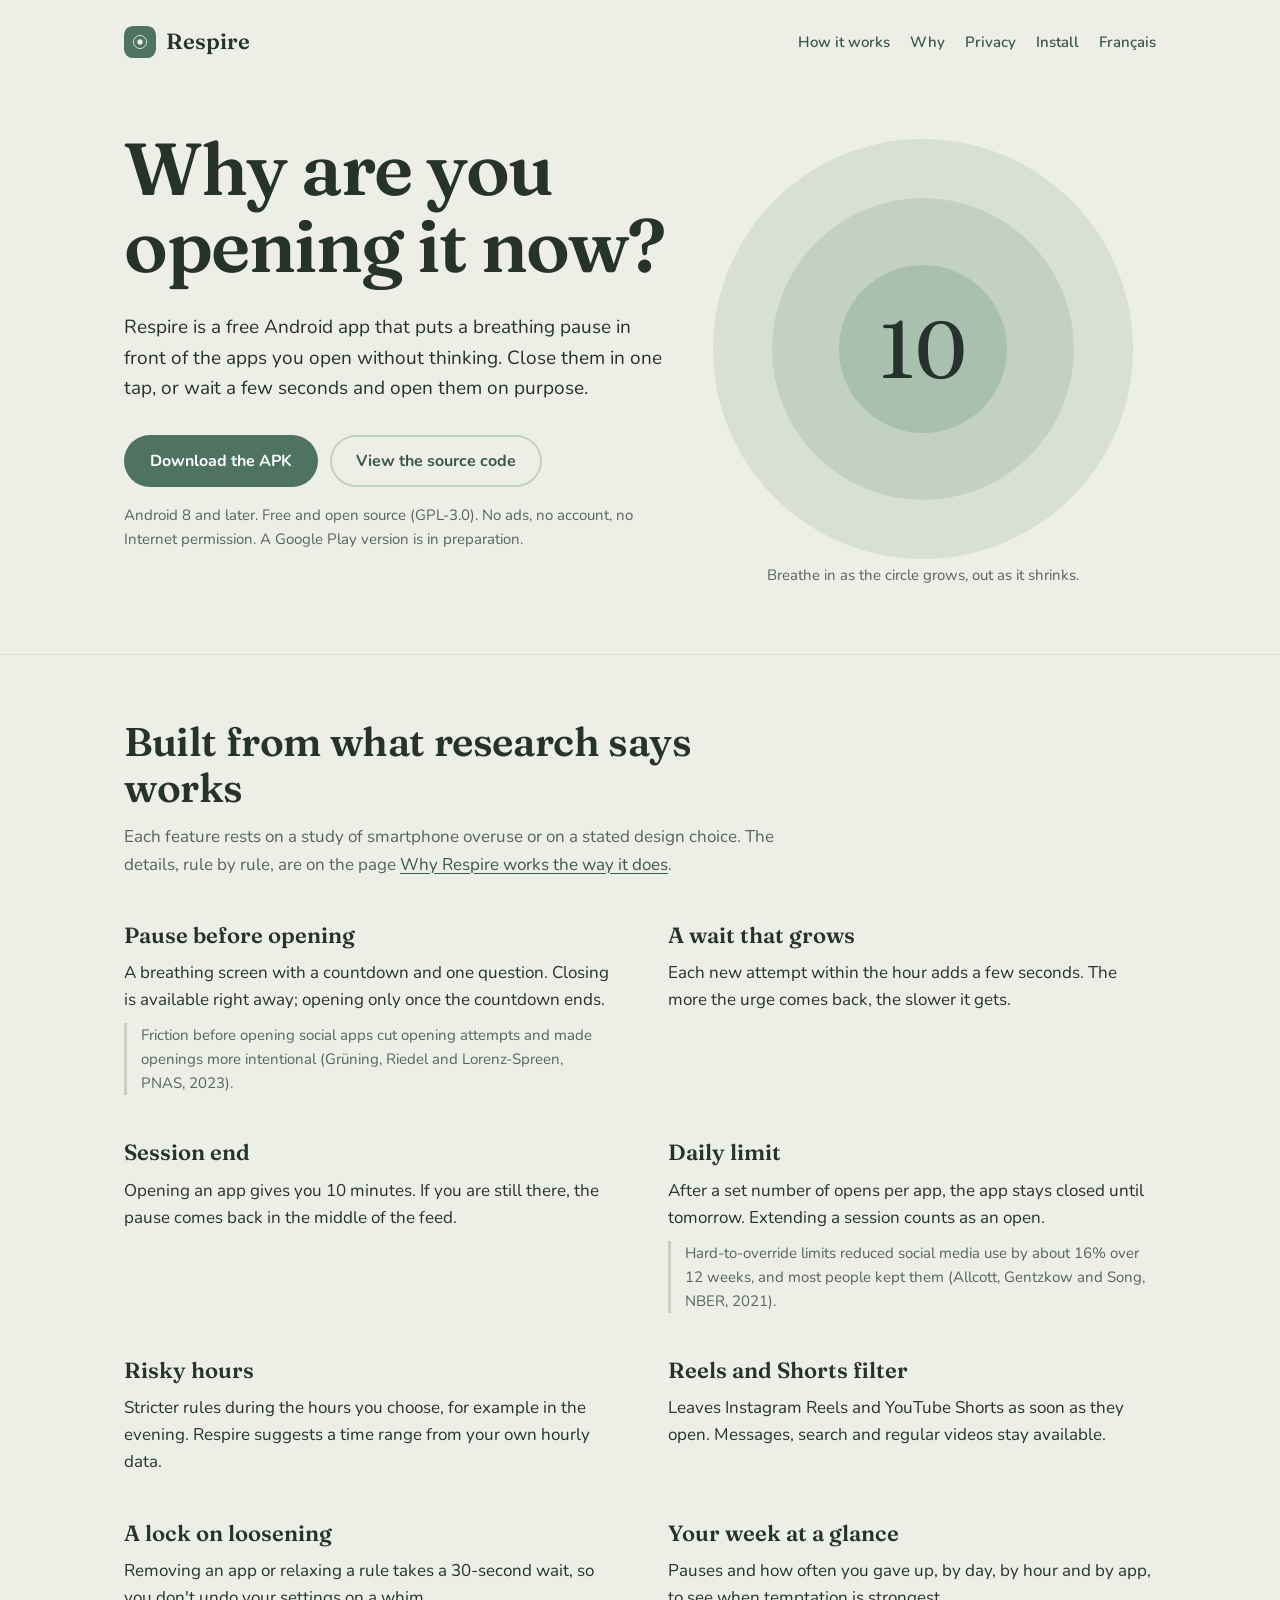
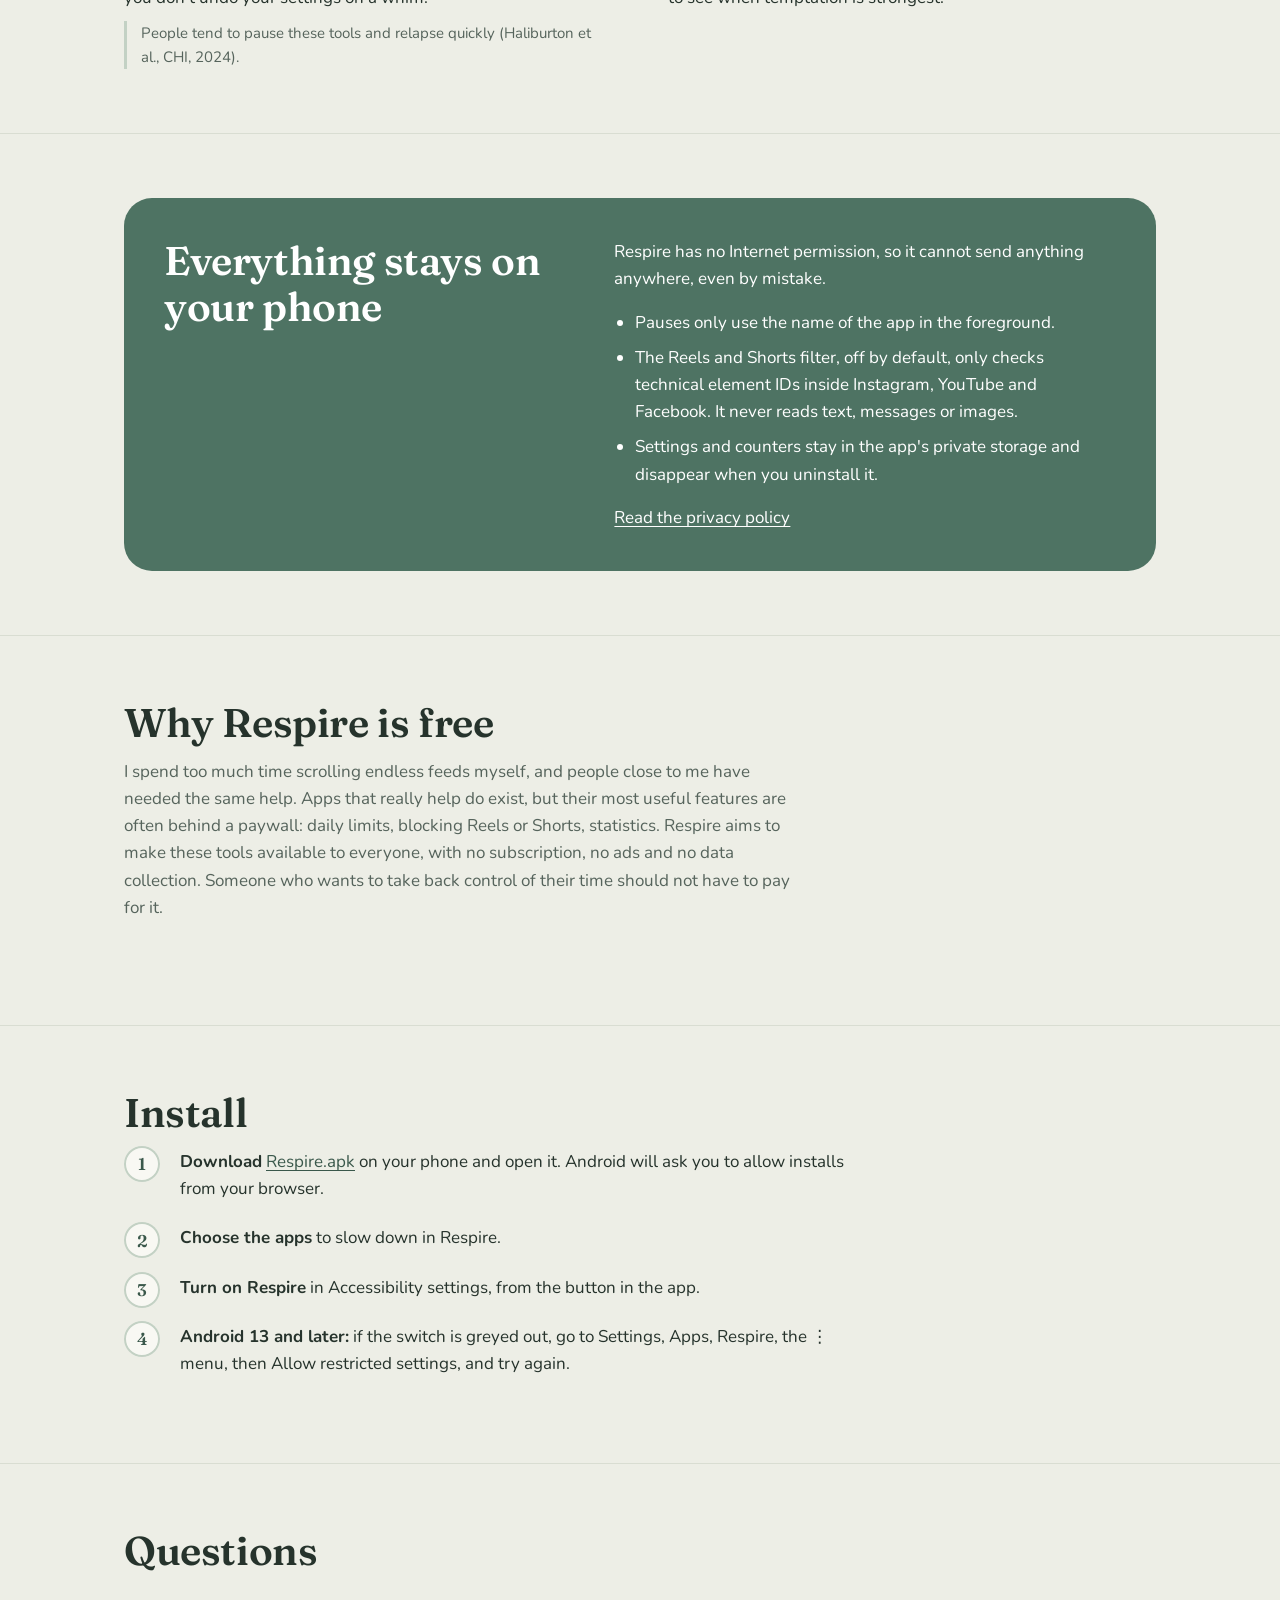
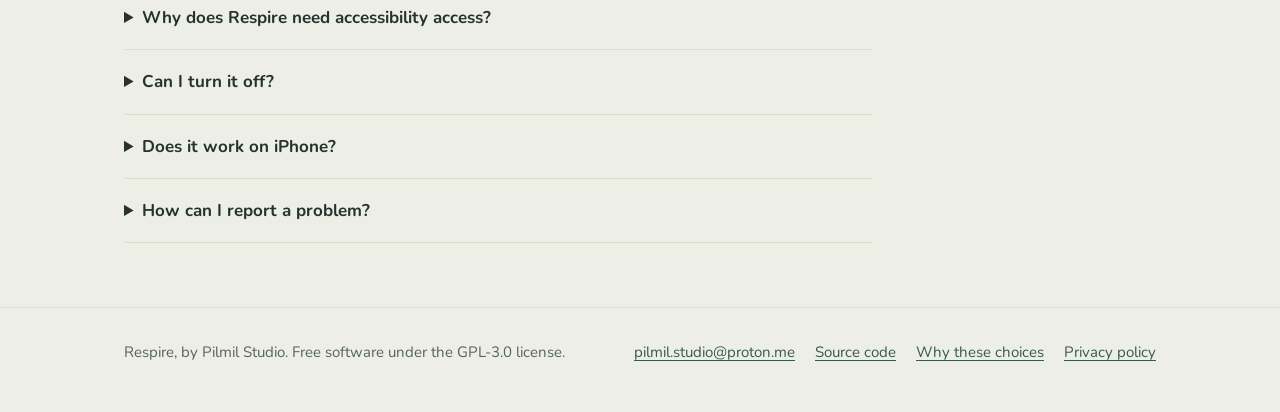
==== docs/index.html @ 2529ede0 "Fusion de main : liens « Pourquoi » repris dans le générateur du site, nom Pilmil Studio sur les pag" ====
<!doctype html>
<html lang="en">
<head>
<meta charset="utf-8">
<meta name="viewport" content="width=device-width, initial-scale=1">
<title>Respire: a pause before the apps you open on autopilot</title>
<meta name="description" content="Free, open-source Android app against doomscrolling. A breathing pause before the apps you open without thinking, session and daily limits, Reels and Shorts filter. No trackers.">
<link rel="alternate" hreflang="fr" href="fr/index.html">
<link rel="icon" href="assets/icon.svg" type="image/svg+xml">
<link rel="stylesheet" href="assets/site.css">
<meta property="og:title" content="Respire: a pause before the apps you open on autopilot">
<meta property="og:description" content="Free, open-source Android app against doomscrolling. A breathing pause before the apps you open without thinking, session and daily limits, Reels and Shorts filter. No trackers.">
</head>
<body>
<header class="wrap top">
<a class="brand" href="index.html"><svg viewBox="0 0 108 108" aria-hidden="true"><rect width="108" height="108" rx="30" fill="#4E7363"/><circle cx="54" cy="54" r="22" fill="none" stroke="#EDEEE6" stroke-width="3"/><circle cx="54" cy="54" r="9" fill="#EDEEE6"/></svg>Respire</a>
<nav aria-label="Menu"><a class="hide-sm" href="#how">How it works</a><a href="why.html">Why</a><a href="#privacy">Privacy</a><a href="#install">Install</a><a href="fr/index.html" lang="fr">Français</a></nav>
</header>
<main>
<div class="wrap hero">
<div>
<h1>Why are you opening it now?</h1>
<p class="lede">Respire is a free Android app that puts a breathing pause in front of the apps you open without thinking. Close them in one tap, or wait a few seconds and open them on purpose.</p>
<div class="actions">
<a class="btn btn-primary" href="https://github.com/Relthdrarxash/respire/releases/latest/download/Respire.apk">Download the APK</a>
<a class="btn btn-quiet" href="https://github.com/Relthdrarxash/respire">View the source code</a>
</div>
<p class="fine">Android 8 and later. Free and open source (GPL-3.0). No ads, no account, no Internet permission. A Google Play version is in preparation.</p>
</div>
<figure class="breath" style="margin:0">
<span class="r1"></span><span class="r2"></span><span class="r3"></span>
<b aria-hidden="true">10</b>
<figcaption>Breathe in as the circle grows, out as it shrinks.</figcaption>
</figure>
</div>

<section id="how"><div class="wrap">
<h2>Built from what research says works</h2>
<p class="intro">Each feature rests on a study of smartphone overuse or on a stated design choice. The details, rule by rule, are on the page <a href="why.html">Why Respire works the way it does</a>.</p>
<ul class="features">
<li><h3>Pause before opening</h3><p>A breathing screen with a countdown and one question. Closing is available right away; opening only once the countdown ends.</p><p class="why">Friction before opening social apps cut opening attempts and made openings more intentional (Grüning, Riedel and Lorenz-Spreen, PNAS, 2023).</p></li>
<li><h3>A wait that grows</h3><p>Each new attempt within the hour adds a few seconds. The more the urge comes back, the slower it gets.</p></li>
<li><h3>Session end</h3><p>Opening an app gives you 10 minutes. If you are still there, the pause comes back in the middle of the feed.</p></li>
<li><h3>Daily limit</h3><p>After a set number of opens per app, the app stays closed until tomorrow. Extending a session counts as an open.</p><p class="why">Hard-to-override limits reduced social media use by about 16% over 12 weeks, and most people kept them (Allcott, Gentzkow and Song, NBER, 2021).</p></li>
<li><h3>Risky hours</h3><p>Stricter rules during the hours you choose, for example in the evening. Respire suggests a time range from your own hourly data.</p></li>
<li><h3>Reels and Shorts filter</h3><p>Leaves Instagram Reels and YouTube Shorts as soon as they open. Messages, search and regular videos stay available.</p></li>
<li><h3>A lock on loosening</h3><p>Removing an app or relaxing a rule takes a 30-second wait, so you don't undo your settings on a whim.</p><p class="why">People tend to pause these tools and relapse quickly (Haliburton et al., CHI, 2024).</p></li>
<li><h3>Your week at a glance</h3><p>Pauses and how often you gave up, by day, by hour and by app, to see when temptation is strongest.</p></li>
</ul>
</div></section>

<section id="privacy"><div class="wrap">
<div class="privacy-box">
<div><h2>Everything stays on your phone</h2></div>
<div><p>Respire has no Internet permission, so it cannot send anything anywhere, even by mistake.</p><ul><li>Pauses only use the name of the app in the foreground.</li><li>The Reels and Shorts filter, off by default, only checks technical element IDs inside Instagram, YouTube and Facebook. It never reads text, messages or images.</li><li>Settings and counters stay in the app's private storage and disappear when you uninstall it.</li></ul><p style="margin:16px 0 0"><a href="privacy.html">Read the privacy policy</a></p></div>
</div>
</div></section>

<section id="free"><div class="wrap">
<h2>Why Respire is free</h2>
<p class="intro">I spend too much time scrolling endless feeds myself, and people close to me have needed the same help. Apps that really help do exist, but their most useful features are often behind a paywall: daily limits, blocking Reels or Shorts, statistics. Respire aims to make these tools available to everyone, with no subscription, no ads and no data collection. Someone who wants to take back control of their time should not have to pay for it.</p>
</div></section>

<section id="install"><div class="wrap">
<h2>Install</h2>
<ol class="steps"><li><strong>Download</strong> <a href="https://github.com/Relthdrarxash/respire/releases/latest/download/Respire.apk">Respire.apk</a> on your phone and open it. Android will ask you to allow installs from your browser.</li><li><strong>Choose the apps</strong> to slow down in Respire.</li><li><strong>Turn on Respire</strong> in Accessibility settings, from the button in the app.</li><li><strong>Android 13 and later:</strong> if the switch is greyed out, go to Settings, Apps, Respire, the ⋮ menu, then Allow restricted settings, and try again.</li></ol>
</div></section>

<section><div class="wrap">
<h2>Questions</h2>
<details><summary>Why does Respire need accessibility access?</summary><p>It is the only way on Android to know which app is opening, so the pause can appear before it. Respire uses it for nothing else.</p></details><details><summary>Can I turn it off?</summary><p>Yes, at any time in Accessibility settings or by uninstalling the app. The 30-second lock only applies to Respire's own rules.</p></details><details><summary>Does it work on iPhone?</summary><p>No. iOS doesn't allow this kind of app outside Apple's Screen Time framework.</p></details><details><summary>How can I report a problem?</summary><p>Open an issue on <a href="https://github.com/Relthdrarxash/respire/issues">GitHub</a> or write to <a href="mailto:pilmil.studio@proton.me">pilmil.studio@proton.me</a>. Respire collects no data, so your feedback is the only way to know what to improve.</p></details>
</div></section>
</main>
<footer>
<div class="wrap">
<p style="margin:0">Respire, by Pilmil Studio. Free software under the GPL-3.0 license.</p>
<nav aria-label="Source code"><a href="mailto:pilmil.studio@proton.me">pilmil.studio@proton.me</a><a href="https://github.com/Relthdrarxash/respire">Source code</a><a href="why.html">Why these choices</a><a href="privacy.html">Privacy policy</a></nav>
</div>
</footer>
</body>
</html>
---- docs/assets/site.css ----
/* Respire : site vitrine. Polices hébergées ici, aucun appel à un service tiers. */

@font-face { font-family: "Fraunces"; font-weight: 400; font-display: swap; src: url("fonts/fraunces-latin-400-normal.woff2") format("woff2"); }
@font-face { font-family: "Fraunces"; font-weight: 600; font-display: swap; src: url("fonts/fraunces-latin-600-normal.woff2") format("woff2"); }
@font-face { font-family: "Nunito"; font-weight: 400; font-display: swap; src: url("fonts/nunito-latin-400-normal.woff2") format("woff2"); }
@font-face { font-family: "Nunito"; font-weight: 600; font-display: swap; src: url("fonts/nunito-latin-600-normal.woff2") format("woff2"); }
@font-face { font-family: "Nunito"; font-weight: 700; font-display: swap; src: url("fonts/nunito-latin-700-normal.woff2") format("woff2"); }

:root {
  --ground: #EDEEE6;
  --card: #F8F8F3;
  --ink: #26332C;
  --muted: #56645C;
  --sage: #4E7363;
  --sage-dark: #3A584B;
  --ring1: #D8DFD3;
  --ring2: #C3D1C4;
  --ring3: #A9C0AF;
  --line: #D9DDD2;
  --serif: "Fraunces", Georgia, serif;
  --sans: "Nunito", system-ui, sans-serif;
}

* { box-sizing: border-box; }
html { -webkit-text-size-adjust: 100%; }
body {
  margin: 0;
  background: var(--ground);
  color: var(--ink);
  font-family: var(--sans);
  font-size: 1.0625rem;
  line-height: 1.6;
}
a { color: var(--sage-dark); text-underline-offset: 3px; }
a:hover { color: var(--ink); }
:focus-visible { outline: 3px solid var(--sage); outline-offset: 3px; border-radius: 6px; }

.wrap { max-width: 1080px; margin: 0 auto; padding: 0 24px; }

/* ---- En-tête ---- */
.top {
  display: flex; align-items: center; justify-content: space-between;
  padding-top: 24px; gap: 16px;
}
.brand { display: flex; align-items: center; gap: 10px; font-family: var(--serif); font-weight: 600; font-size: 1.375rem; color: var(--ink); text-decoration: none; }
.brand svg { width: 32px; height: 32px; }
.top nav { display: flex; gap: 20px; font-weight: 600; font-size: 0.9375rem; }
.top nav a { text-decoration: none; }
.top nav a:hover { text-decoration: underline; }

/* ---- Accroche : la question posée par l'appli, devant le cercle qui respire ---- */
.hero {
  display: grid;
  grid-template-columns: minmax(0, 1.1fr) minmax(0, 0.9fr);
  align-items: center;
  gap: 48px;
  padding-top: 72px;
  padding-bottom: 88px;
}
.hero h1 {
  font-family: var(--serif);
  font-weight: 600;
  font-size: clamp(2.6rem, 6vw, 4.6rem);
  line-height: 1.04;
  letter-spacing: -0.02em;
  margin: 0;
  max-width: 11ch;
}
.lede { font-size: 1.1875rem; max-width: 34em; margin: 28px 0 0; }
.actions { display: flex; flex-wrap: wrap; gap: 12px; margin-top: 32px; }
.btn {
  display: inline-flex; align-items: center; justify-content: center;
  min-height: 52px; padding: 0 26px; border-radius: 999px;
  font-weight: 700; font-size: 1rem; text-decoration: none;
}
.btn-primary { background: var(--sage); color: #fff; }
.btn-primary:hover { background: var(--sage-dark); color: #fff; }
.btn-quiet { color: var(--sage-dark); box-shadow: inset 0 0 0 2px var(--ring2); }
.btn-quiet:hover { box-shadow: inset 0 0 0 2px var(--sage); color: var(--ink); }
.fine { font-size: 0.9375rem; color: var(--muted); margin-top: 16px; max-width: 34em; }

.breath {
  position: relative; width: 100%; max-width: 420px; aspect-ratio: 1; margin-left: auto;
  display: grid; place-items: center;
}
.breath span { position: absolute; border-radius: 50%; animation: breathe 8s ease-in-out infinite; }
.breath .r1 { inset: 0; background: var(--ring1); }
.breath .r2 { inset: 14%; background: var(--ring2); animation-delay: -0.4s; }
.breath .r3 { inset: 30%; background: var(--ring3); animation-delay: -0.8s; }
.breath b {
  position: relative; font-family: var(--serif); font-weight: 400; font-size: clamp(3rem, 8vw, 5rem); color: var(--ink);
}
.breath figcaption {
  position: absolute; bottom: -28px; left: 0; right: 0; text-align: center;
  font-size: 0.9375rem; color: var(--muted);
}
@keyframes breathe { 0%, 100% { transform: scale(0.62); } 50% { transform: scale(1); } }
@media (prefers-reduced-motion: reduce) { .breath span { animation: none; transform: scale(0.85); } }

/* ---- Sections ---- */
section { padding: 64px 0; border-top: 1px solid var(--line); }
h2 {
  font-family: var(--serif); font-weight: 600; font-size: clamp(1.8rem, 3.6vw, 2.5rem);
  line-height: 1.15; letter-spacing: -0.01em; margin: 0 0 12px; max-width: 22ch;
}
.intro { max-width: 40em; color: var(--muted); margin: 0 0 40px; }

/* Fonctions : deux colonnes de texte, la preuve en retrait sous chaque fonction */
.features { display: grid; grid-template-columns: repeat(2, minmax(0, 1fr)); gap: 40px 56px; margin: 0; padding: 0; list-style: none; }
.features h3 { font-family: var(--serif); font-weight: 600; font-size: 1.375rem; margin: 0 0 6px; }
.features p { margin: 0; max-width: 32em; }
.features .why { margin-top: 10px; padding-left: 14px; border-left: 3px solid var(--ring2); font-size: 0.9375rem; color: var(--muted); }

/* Vie privée : un encart plein, le seul fond coloré de la page */
.privacy-box { background: var(--sage); color: #fff; border-radius: 28px; padding: 40px; display: grid; grid-template-columns: minmax(0, 0.9fr) minmax(0, 1.1fr); gap: 40px; }
.privacy-box h2 { color: #fff; }
.privacy-box p { margin: 0 0 16px; }
.privacy-box ul { margin: 0; padding-left: 1.2em; }
.privacy-box li { margin-bottom: 8px; }
.privacy-box a { color: #fff; }

/* Installation : une vraie séquence, donc numérotée */
.steps { counter-reset: step; list-style: none; margin: 0; padding: 0; max-width: 44em; }
.steps li { counter-increment: step; position: relative; padding: 0 0 22px 56px; }
.steps li::before {
  content: counter(step); position: absolute; left: 0; top: -2px;
  width: 36px; height: 36px; border-radius: 50%; display: grid; place-items: center;
  background: var(--card); box-shadow: inset 0 0 0 2px var(--ring2);
  font-family: var(--serif); font-weight: 600; color: var(--sage-dark);
}
.steps strong { font-weight: 700; }

details { border-bottom: 1px solid var(--line); padding: 18px 0; max-width: 44em; }
details summary { cursor: pointer; font-weight: 700; font-size: 1.0625rem; list-style-position: inside; }
details p { margin: 10px 0 0; }

footer { border-top: 1px solid var(--line); padding: 32px 0 48px; font-size: 0.9375rem; color: var(--muted); }
footer .wrap { display: flex; flex-wrap: wrap; gap: 12px 28px; justify-content: space-between; }
footer nav { display: flex; flex-wrap: wrap; gap: 20px; }

/* ---- Page de texte (politique de confidentialité) ---- */
.doc { max-width: 42em; padding: 56px 0 72px; }
.doc h1 { font-family: var(--serif); font-weight: 600; font-size: clamp(2.2rem, 5vw, 3.2rem); line-height: 1.1; margin: 0 0 8px; }
.doc .date { color: var(--muted); margin: 0 0 32px; }
.doc h2 { font-size: 1.5rem; margin: 36px 0 10px; }
.doc ul { padding-left: 1.2em; }
.doc li { margin-bottom: 6px; }

@media (max-width: 820px) {
  .hero { grid-template-columns: 1fr; padding-top: 40px; padding-bottom: 80px; gap: 56px; }
  .breath { margin: 0 auto; max-width: 300px; }
  .features { grid-template-columns: 1fr; gap: 32px; }
  .privacy-box { grid-template-columns: 1fr; padding: 28px 24px; gap: 8px; }
  .top nav { gap: 14px; }
}
@media (max-width: 420px) {
  .wrap { padding: 0 16px; }
  .top nav a.hide-sm { display: none; }
}

/* ---- Page « Pourquoi » : chaque règle, sa raison, et ce qui la soutient ---- */
.doc h3 { font-family: var(--serif); font-weight: 600; font-size: 1.25rem; margin: 32px 0 6px; }
.doc .proof, .doc .choice { margin: 10px 0 0; padding-left: 14px; border-left: 3px solid var(--ring2); font-size: 0.9375rem; color: var(--muted); }
.doc .choice { border-left-style: dashed; border-left-color: var(--ring3); }
.doc .proof b, .doc .choice b { color: var(--ink); font-weight: 700; }
.doc .toc { padding-left: 1.2em; columns: 2; column-gap: 32px; }
.doc .refs li { font-size: 0.9375rem; margin-bottom: 10px; }
@media (max-width: 560px) { .doc .toc { columns: 1; } }
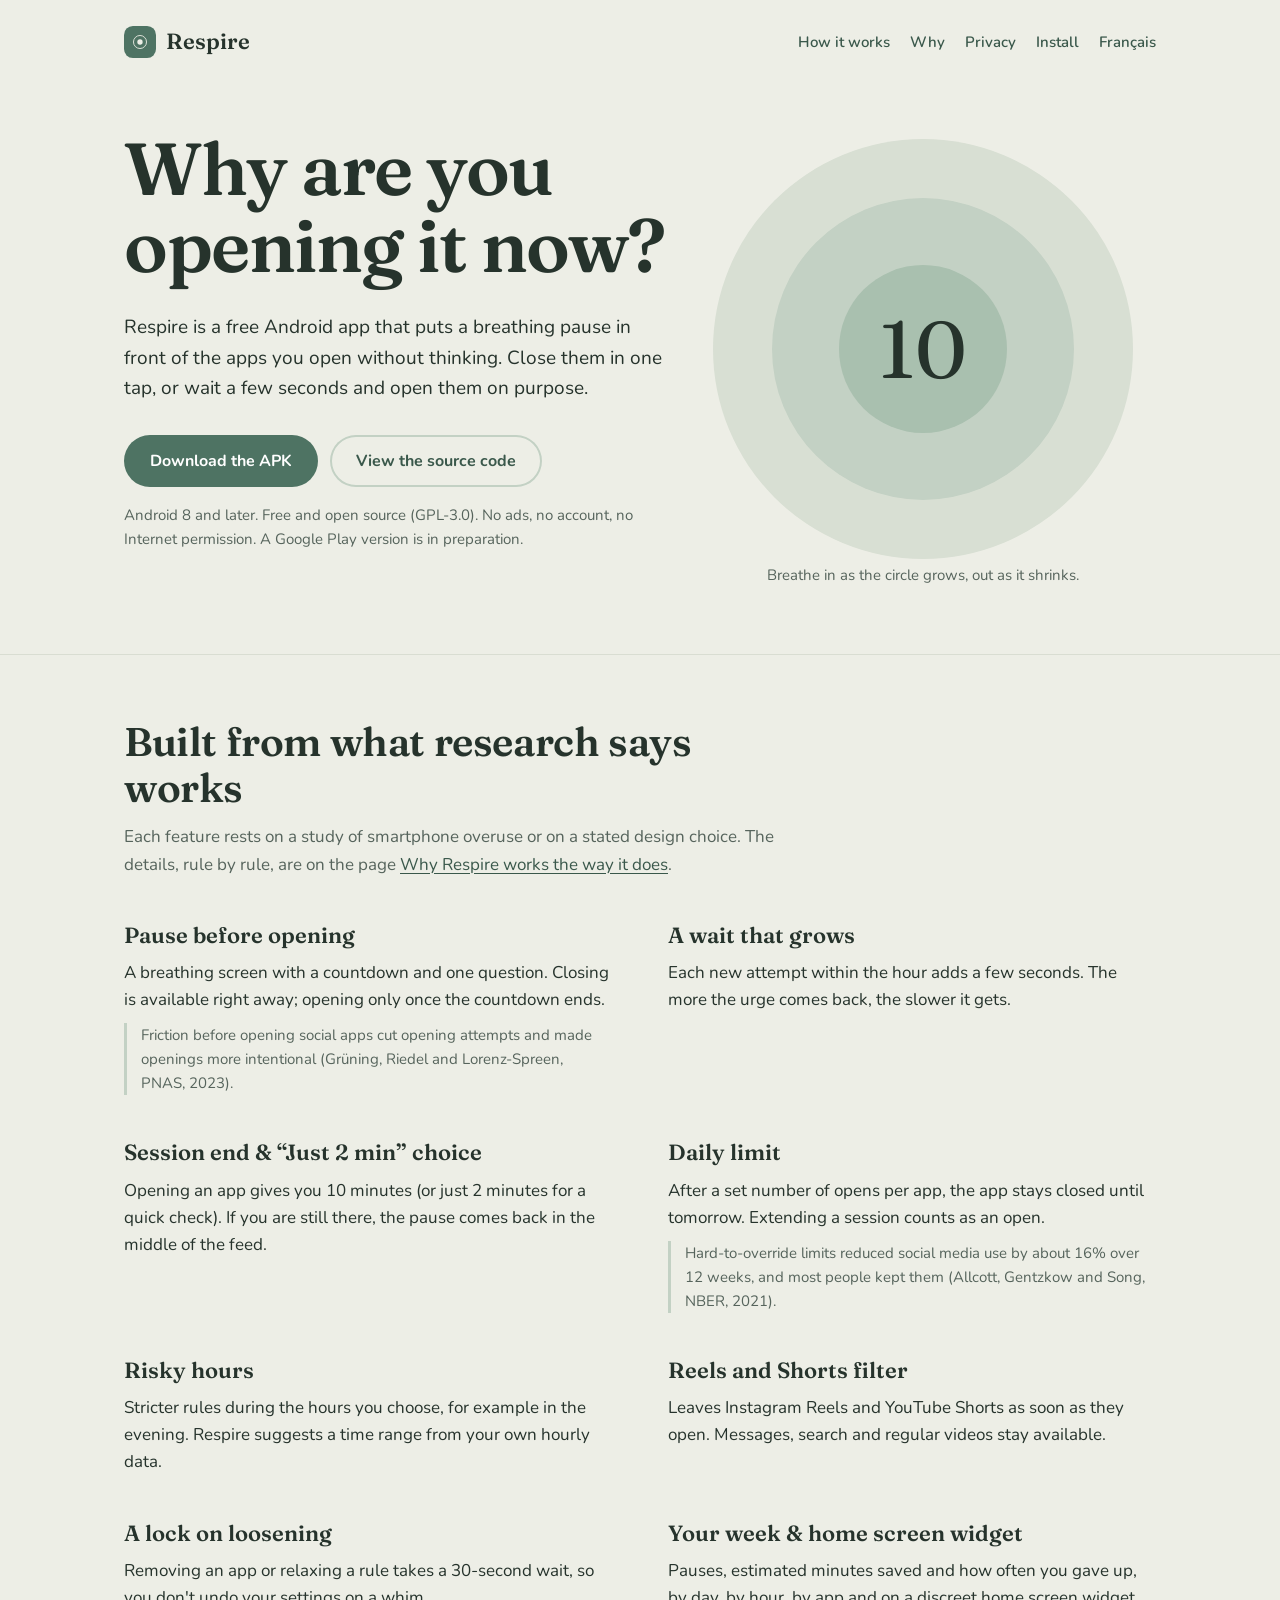
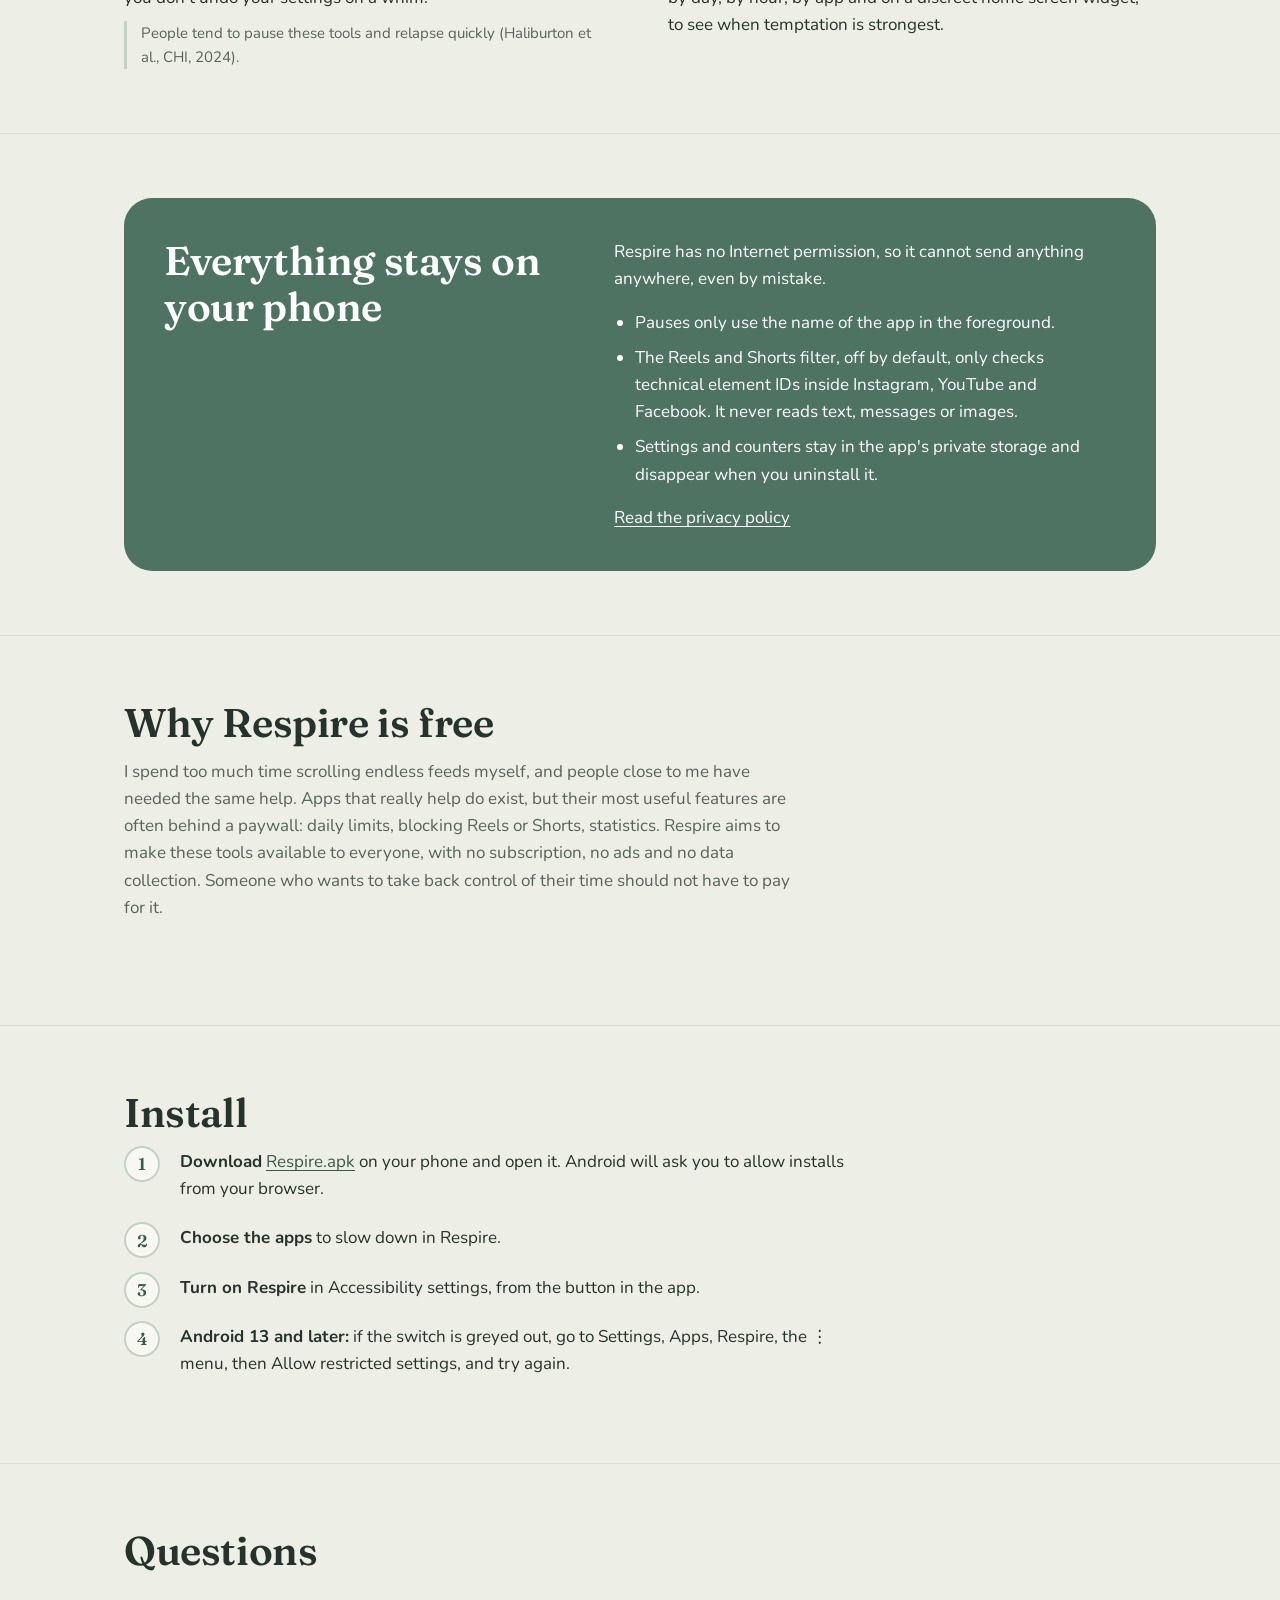
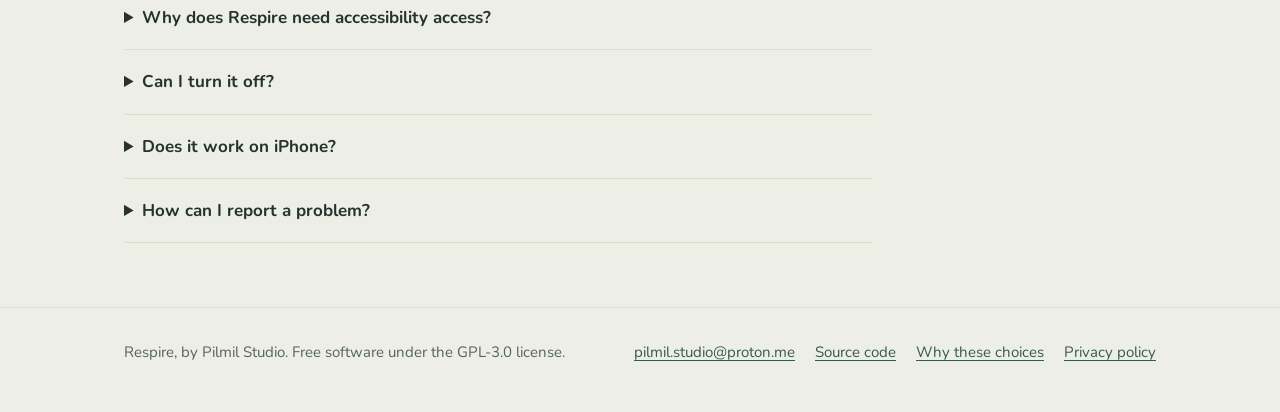
==== commit dd0943c5: "Repères d'intention, session courte de 2 min, temps estimé épargné et widget d'accueil" ====
--- a/docs/index.html
+++ b/docs/index.html
@@ -40,12 +40,12 @@
 <ul class="features">
 <li><h3>Pause before opening</h3><p>A breathing screen with a countdown and one question. Closing is available right away; opening only once the countdown ends.</p><p class="why">Friction before opening social apps cut opening attempts and made openings more intentional (Grüning, Riedel and Lorenz-Spreen, PNAS, 2023).</p></li>
 <li><h3>A wait that grows</h3><p>Each new attempt within the hour adds a few seconds. The more the urge comes back, the slower it gets.</p></li>
-<li><h3>Session end</h3><p>Opening an app gives you 10 minutes. If you are still there, the pause comes back in the middle of the feed.</p></li>
+<li><h3>Session end &amp; “Just 2 min” choice</h3><p>Opening an app gives you 10 minutes (or just 2 minutes for a quick check). If you are still there, the pause comes back in the middle of the feed.</p></li>
 <li><h3>Daily limit</h3><p>After a set number of opens per app, the app stays closed until tomorrow. Extending a session counts as an open.</p><p class="why">Hard-to-override limits reduced social media use by about 16% over 12 weeks, and most people kept them (Allcott, Gentzkow and Song, NBER, 2021).</p></li>
 <li><h3>Risky hours</h3><p>Stricter rules during the hours you choose, for example in the evening. Respire suggests a time range from your own hourly data.</p></li>
 <li><h3>Reels and Shorts filter</h3><p>Leaves Instagram Reels and YouTube Shorts as soon as they open. Messages, search and regular videos stay available.</p></li>
 <li><h3>A lock on loosening</h3><p>Removing an app or relaxing a rule takes a 30-second wait, so you don't undo your settings on a whim.</p><p class="why">People tend to pause these tools and relapse quickly (Haliburton et al., CHI, 2024).</p></li>
-<li><h3>Your week at a glance</h3><p>Pauses and how often you gave up, by day, by hour and by app, to see when temptation is strongest.</p></li>
+<li><h3>Your week &amp; home screen widget</h3><p>Pauses, estimated minutes saved and how often you gave up, by day, by hour, by app and on a discreet home screen widget, to see when temptation is strongest.</p></li>
 </ul>
 </div></section>
 
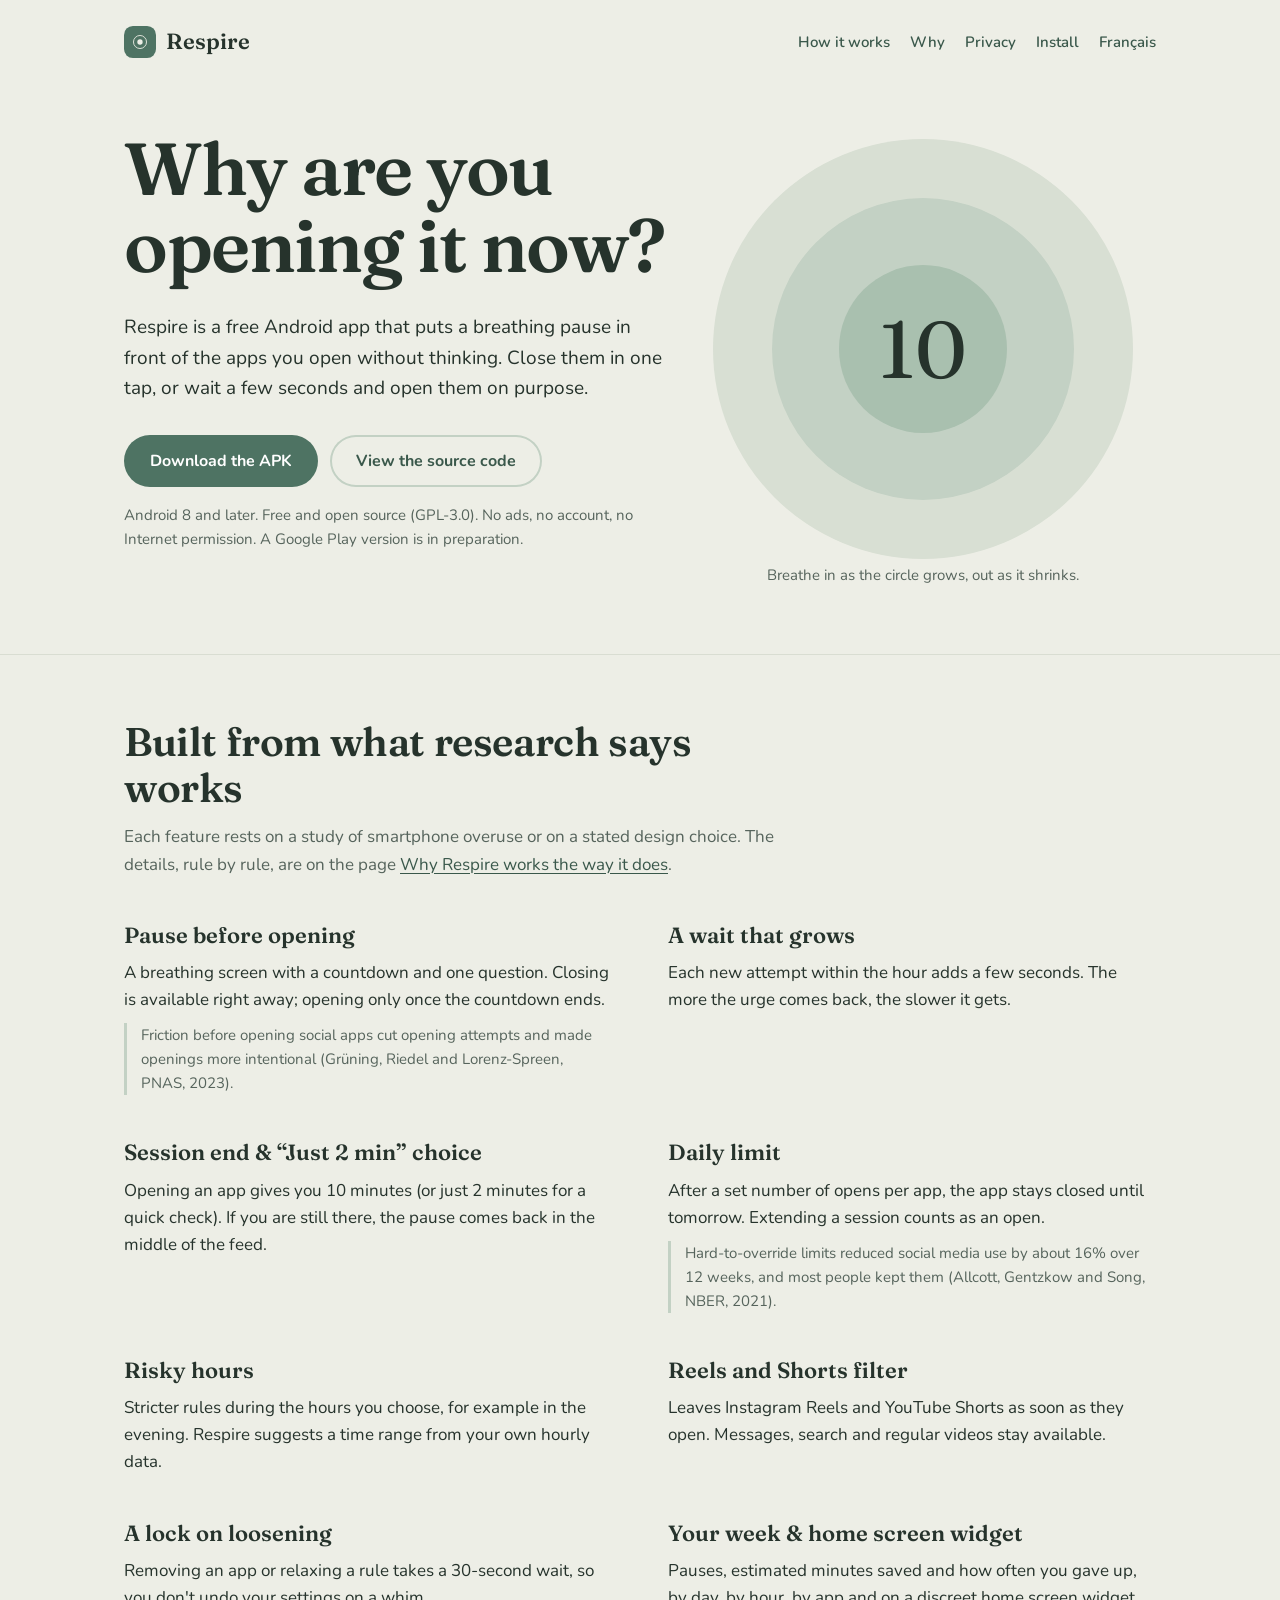
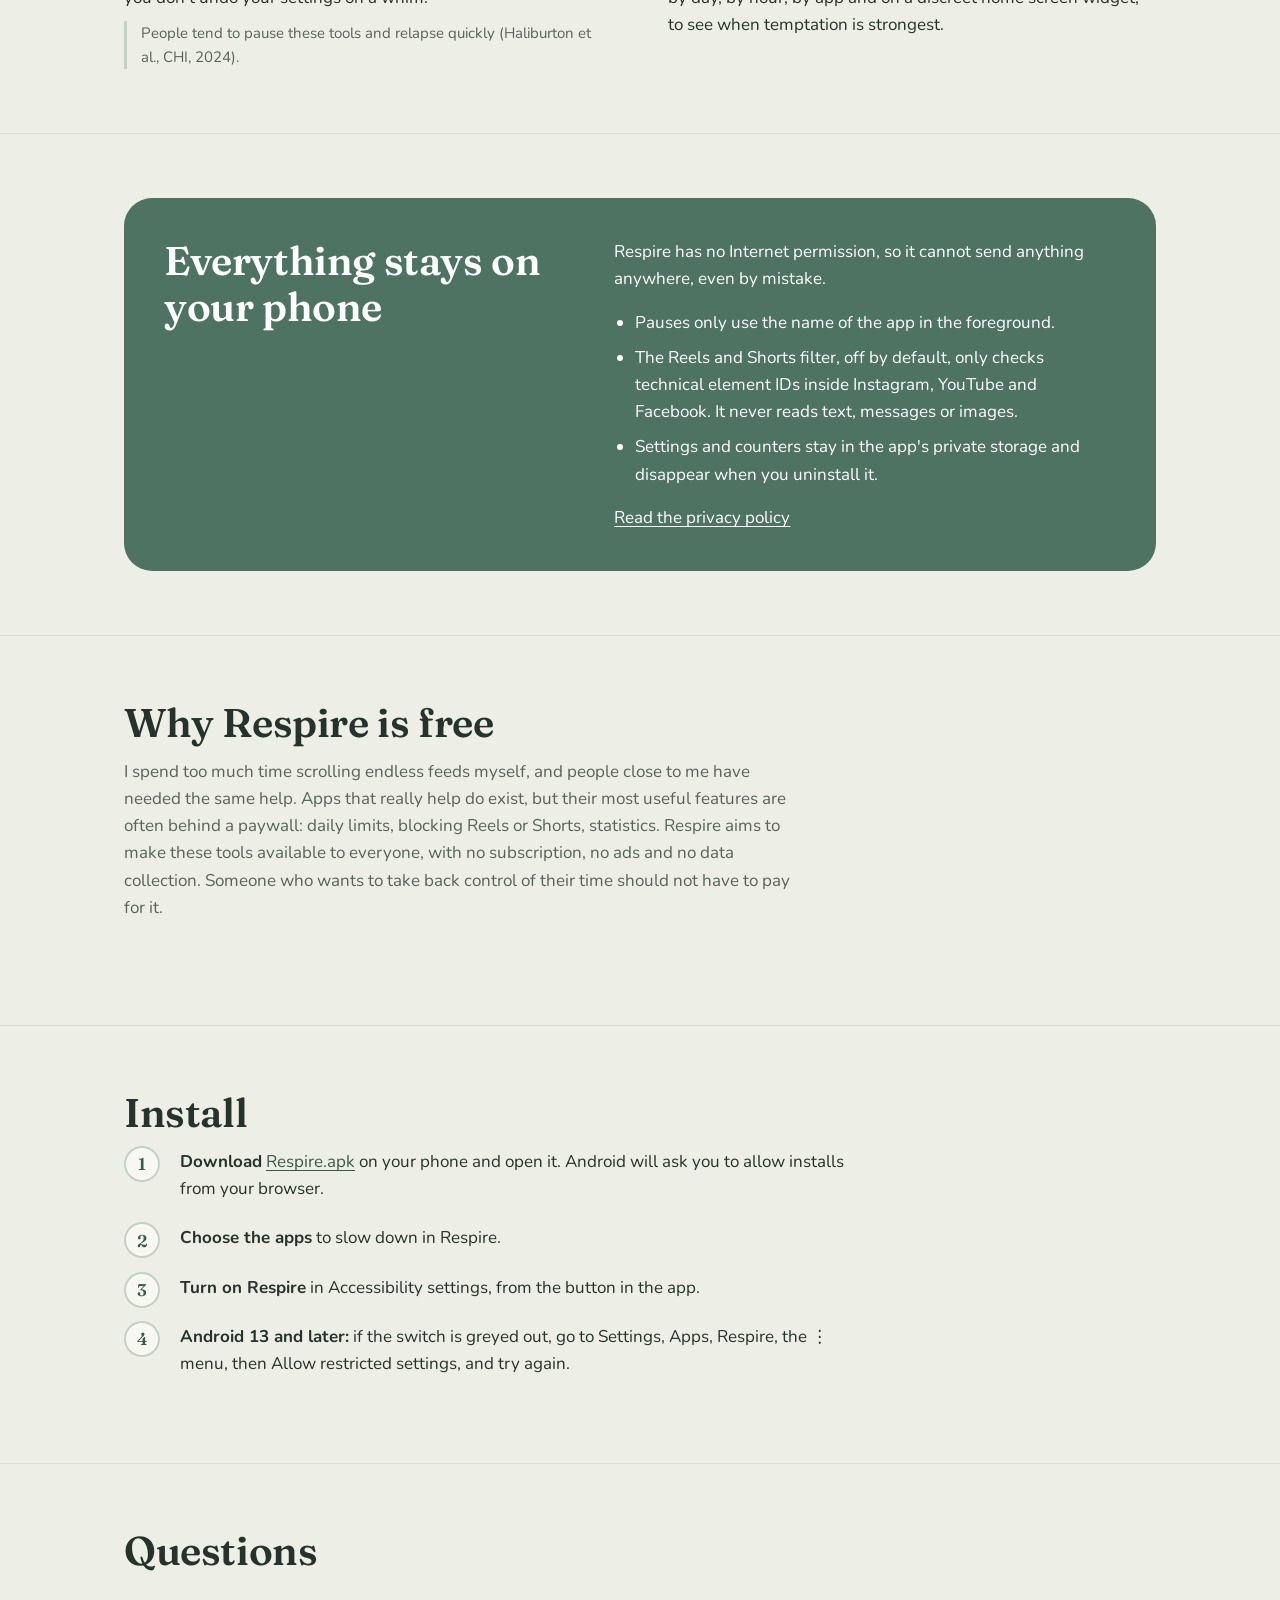
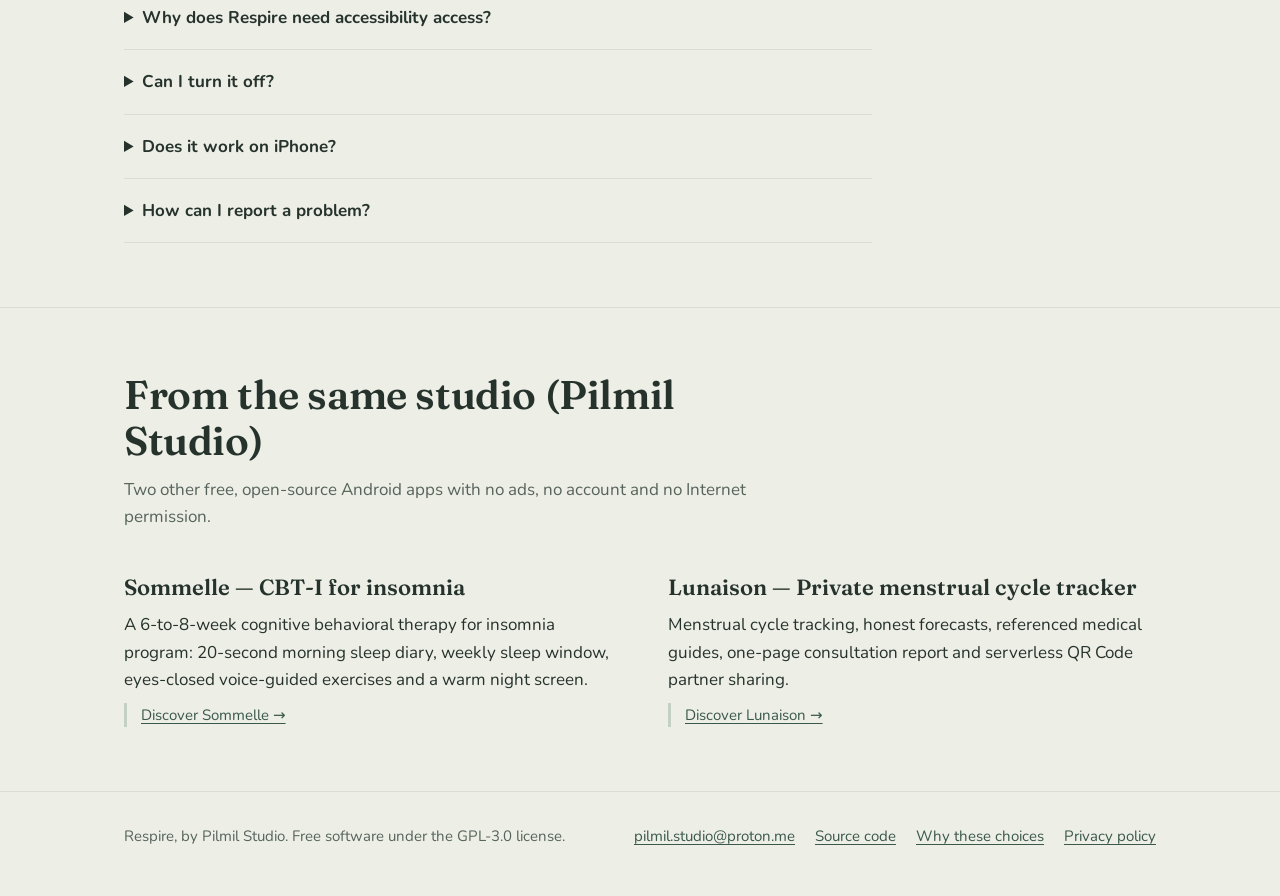
==== commit c26e0cad: "docs: add Pilmil Studio cross-links, clinician sheet and F-Droid distribution kit" ====
--- a/docs/index.html
+++ b/docs/index.html
@@ -70,6 +70,15 @@
 <h2>Questions</h2>
 <details><summary>Why does Respire need accessibility access?</summary><p>It is the only way on Android to know which app is opening, so the pause can appear before it. Respire uses it for nothing else.</p></details><details><summary>Can I turn it off?</summary><p>Yes, at any time in Accessibility settings or by uninstalling the app. The 30-second lock only applies to Respire's own rules.</p></details><details><summary>Does it work on iPhone?</summary><p>No. iOS doesn't allow this kind of app outside Apple's Screen Time framework.</p></details><details><summary>How can I report a problem?</summary><p>Open an issue on <a href="https://github.com/Relthdrarxash/respire/issues">GitHub</a> or write to <a href="mailto:pilmil.studio@proton.me">pilmil.studio@proton.me</a>. Respire collects no data, so your feedback is the only way to know what to improve.</p></details>
 </div></section>
+
+<section id="studio"><div class="wrap">
+<h2>From the same studio (Pilmil Studio)</h2>
+<p class="intro">Two other free, open-source Android apps with no ads, no account and no Internet permission.</p>
+<ul class="features">
+<li><h3>Sommelle — CBT-I for insomnia</h3><p>A 6-to-8-week cognitive behavioral therapy for insomnia program: 20-second morning sleep diary, weekly sleep window, eyes-closed voice-guided exercises and a warm night screen.</p><p class="why"><a href="https://relthdrarxash.github.io/sommelle/en/">Discover Sommelle →</a></p></li>
+<li><h3>Lunaison — Private menstrual cycle tracker</h3><p>Menstrual cycle tracking, honest forecasts, referenced medical guides, one-page consultation report and serverless QR Code partner sharing.</p><p class="why"><a href="https://relthdrarxash.github.io/lunaison/en/">Discover Lunaison →</a></p></li>
+</ul>
+</div></section>
 </main>
 <footer>
 <div class="wrap">
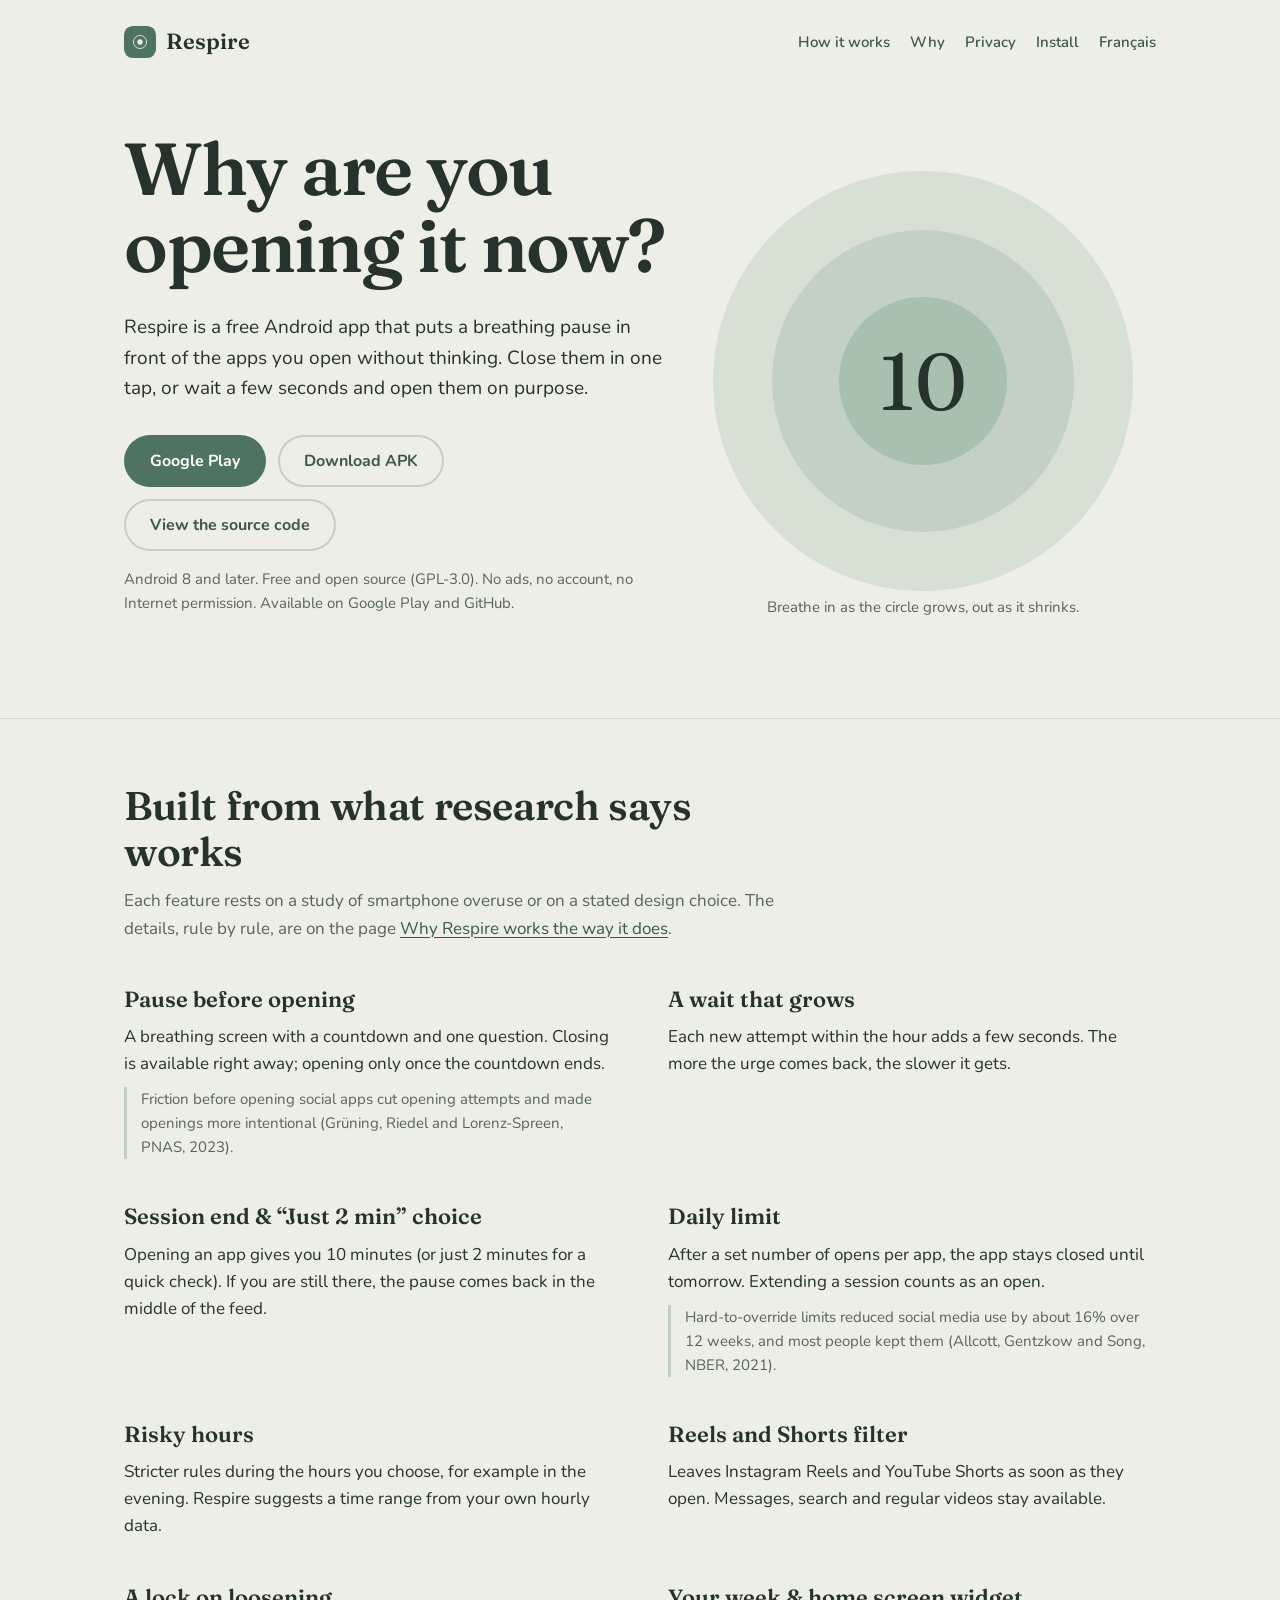
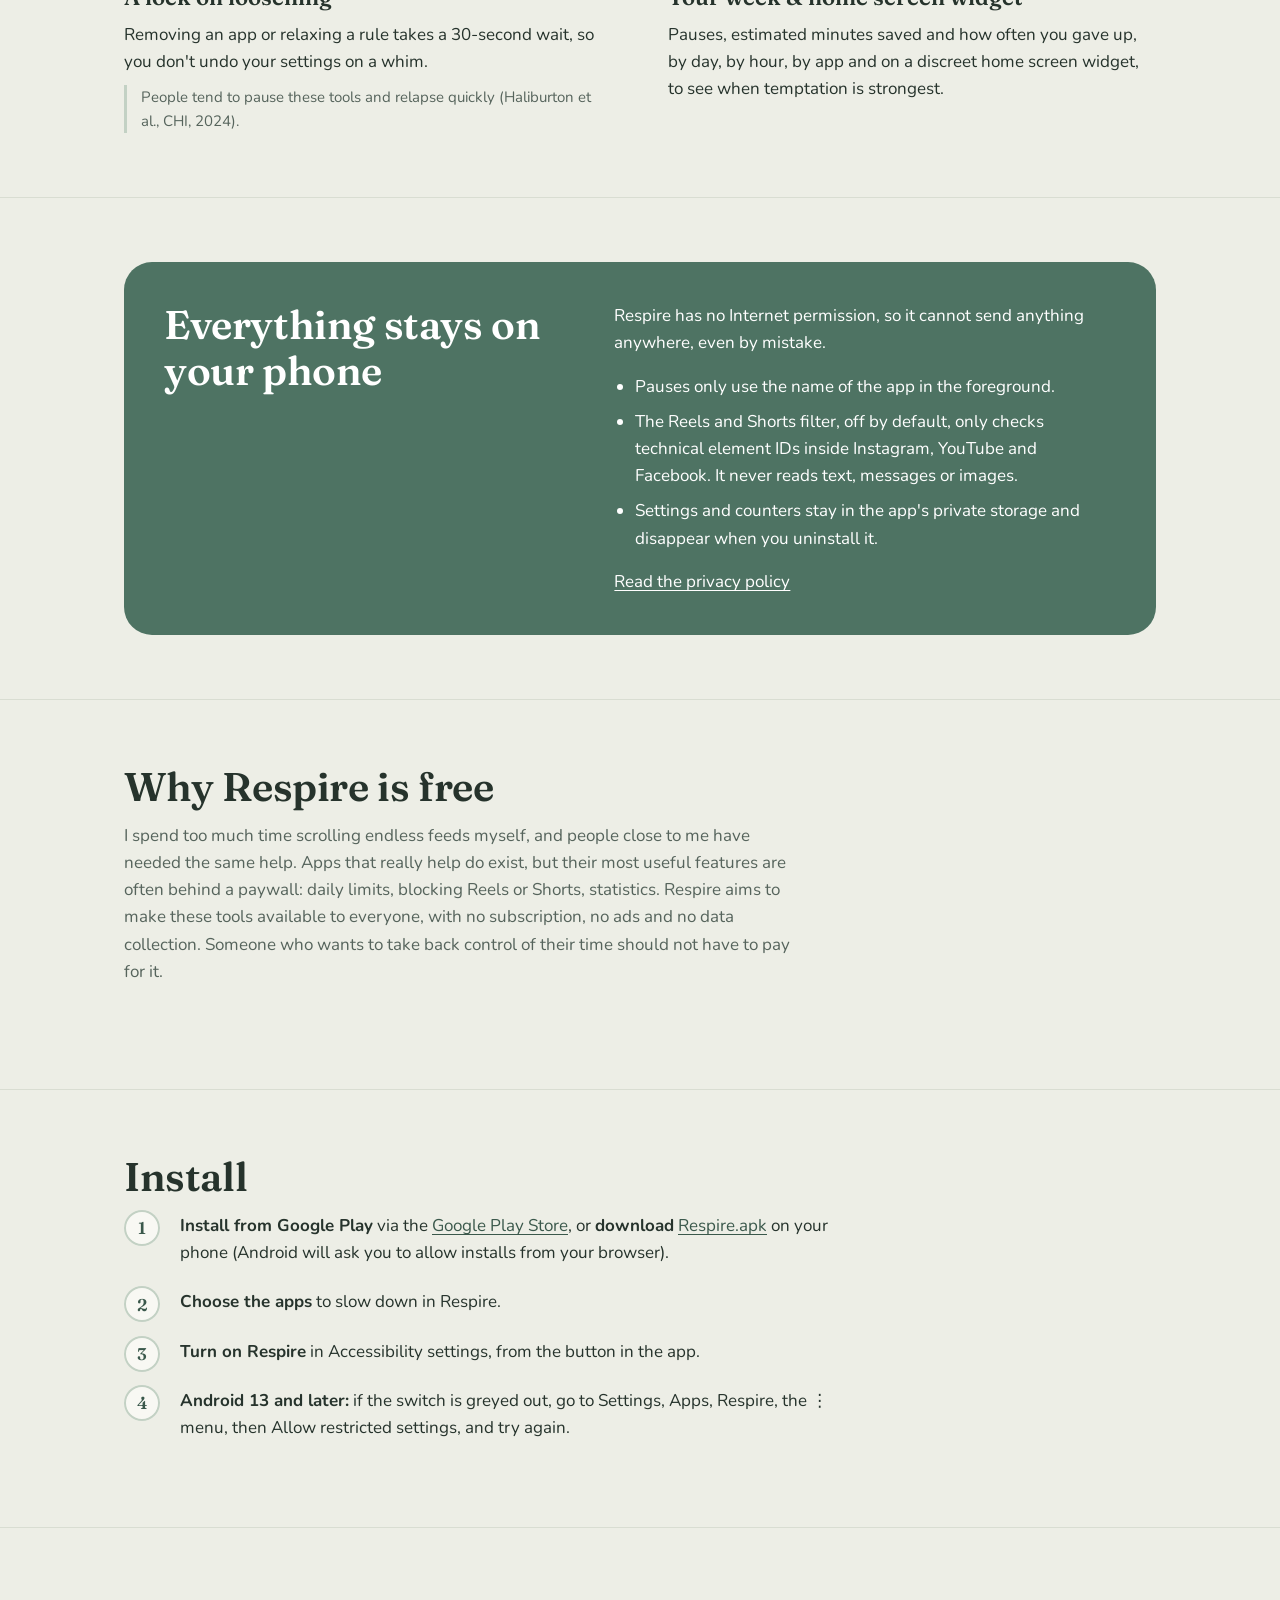
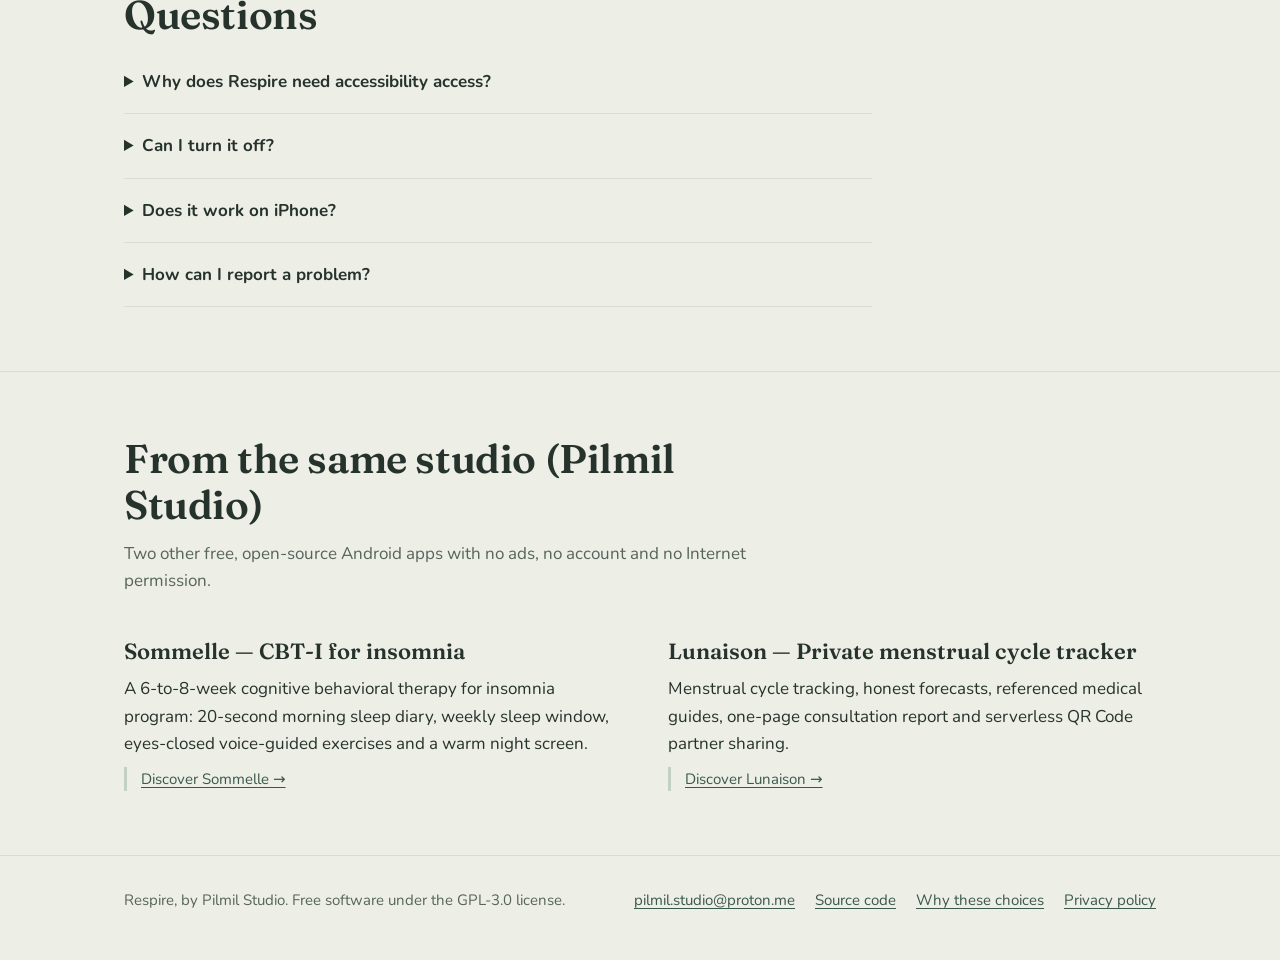
==== commit e02b5dc2: "ux: 8-week swipeable history, Play Store links in docs and README" ====
--- a/docs/index.html
+++ b/docs/index.html
@@ -22,10 +22,11 @@
 <h1>Why are you opening it now?</h1>
 <p class="lede">Respire is a free Android app that puts a breathing pause in front of the apps you open without thinking. Close them in one tap, or wait a few seconds and open them on purpose.</p>
 <div class="actions">
-<a class="btn btn-primary" href="https://github.com/Relthdrarxash/respire/releases/latest/download/Respire.apk">Download the APK</a>
+<a class="btn btn-primary" href="https://play.google.com/store/apps/details?id=fr.respire.app">Google Play</a>
+<a class="btn btn-quiet" href="https://github.com/Relthdrarxash/respire/releases/latest/download/Respire.apk">Download APK</a>
 <a class="btn btn-quiet" href="https://github.com/Relthdrarxash/respire">View the source code</a>
 </div>
-<p class="fine">Android 8 and later. Free and open source (GPL-3.0). No ads, no account, no Internet permission. A Google Play version is in preparation.</p>
+<p class="fine">Android 8 and later. Free and open source (GPL-3.0). No ads, no account, no Internet permission. Available on Google Play and GitHub.</p>
 </div>
 <figure class="breath" style="margin:0">
 <span class="r1"></span><span class="r2"></span><span class="r3"></span>
@@ -63,7 +64,7 @@
 
 <section id="install"><div class="wrap">
 <h2>Install</h2>
-<ol class="steps"><li><strong>Download</strong> <a href="https://github.com/Relthdrarxash/respire/releases/latest/download/Respire.apk">Respire.apk</a> on your phone and open it. Android will ask you to allow installs from your browser.</li><li><strong>Choose the apps</strong> to slow down in Respire.</li><li><strong>Turn on Respire</strong> in Accessibility settings, from the button in the app.</li><li><strong>Android 13 and later:</strong> if the switch is greyed out, go to Settings, Apps, Respire, the ⋮ menu, then Allow restricted settings, and try again.</li></ol>
+<ol class="steps"><li><strong>Install from Google Play</strong> via the <a href="https://play.google.com/store/apps/details?id=fr.respire.app">Google Play Store</a>, or <strong>download</strong> <a href="https://github.com/Relthdrarxash/respire/releases/latest/download/Respire.apk">Respire.apk</a> on your phone (Android will ask you to allow installs from your browser).</li><li><strong>Choose the apps</strong> to slow down in Respire.</li><li><strong>Turn on Respire</strong> in Accessibility settings, from the button in the app.</li><li><strong>Android 13 and later:</strong> if the switch is greyed out, go to Settings, Apps, Respire, the ⋮ menu, then Allow restricted settings, and try again.</li></ol>
 </div></section>
 
 <section><div class="wrap">
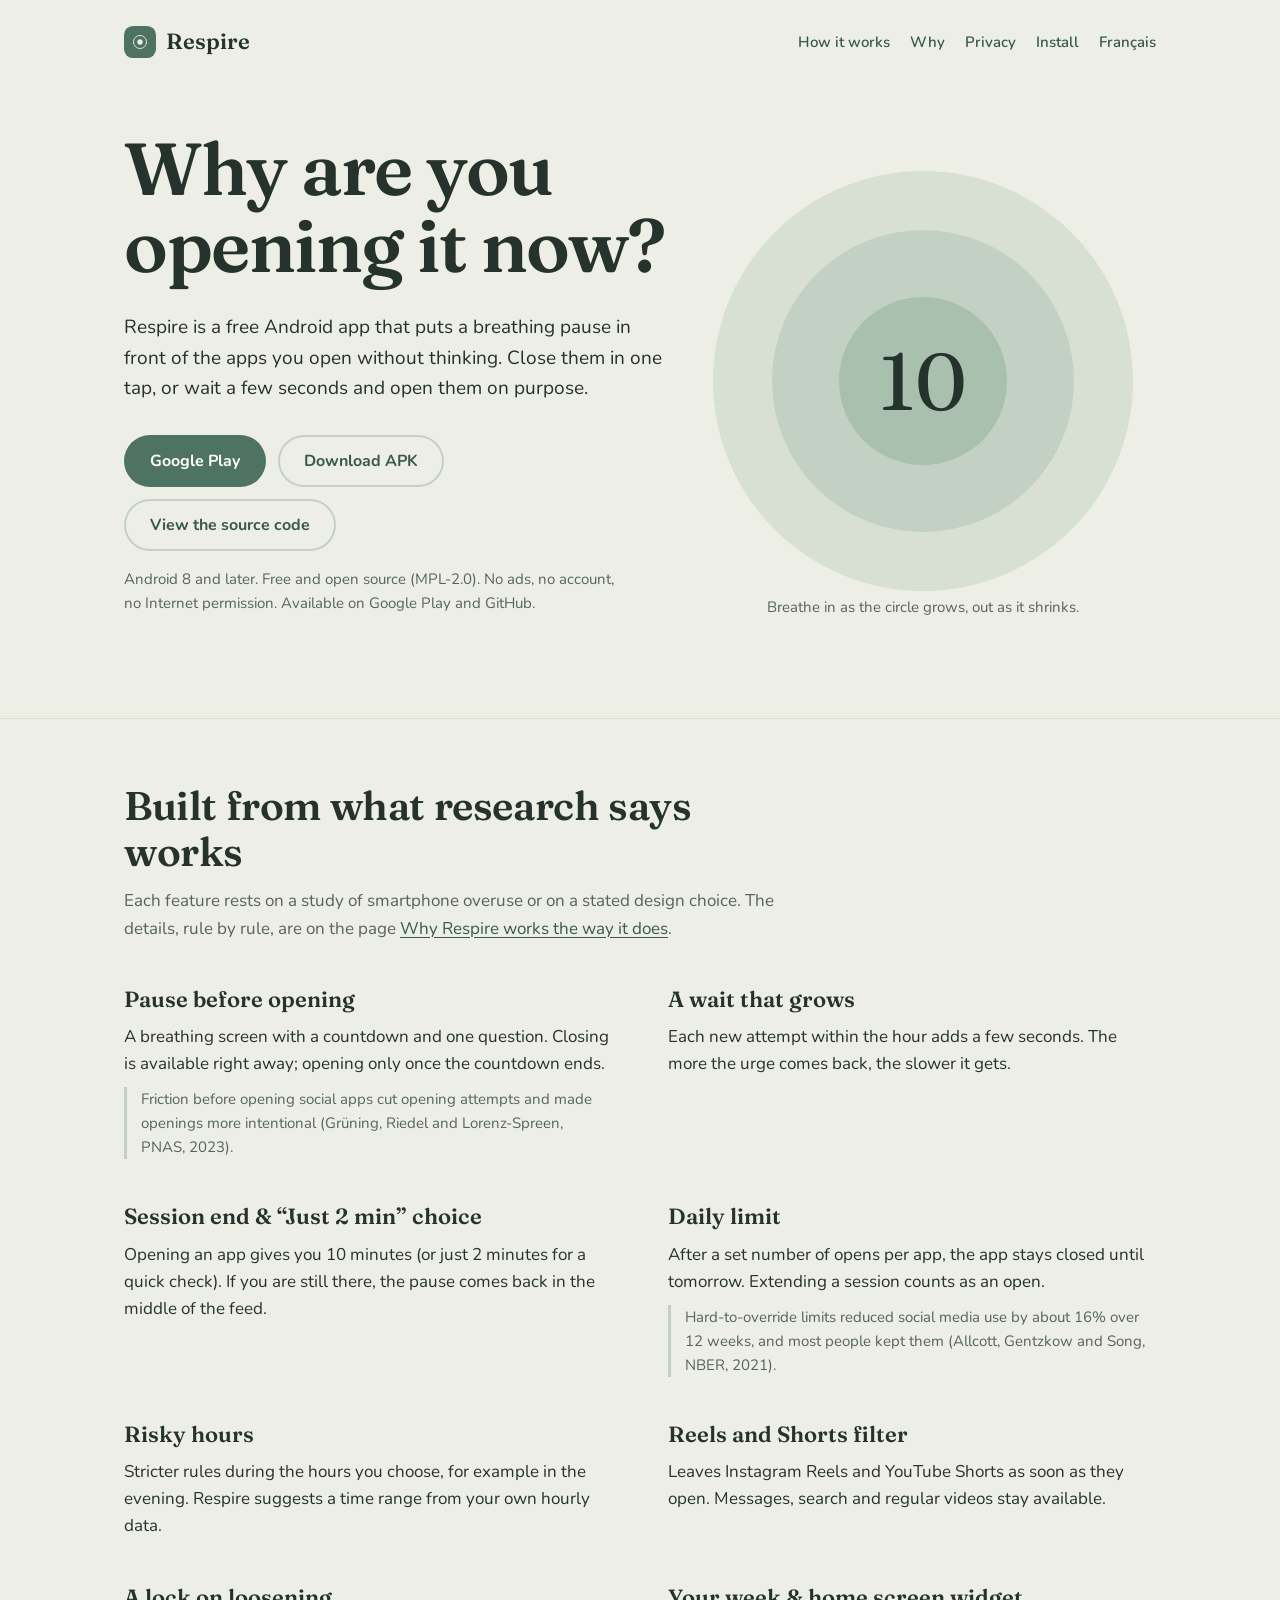
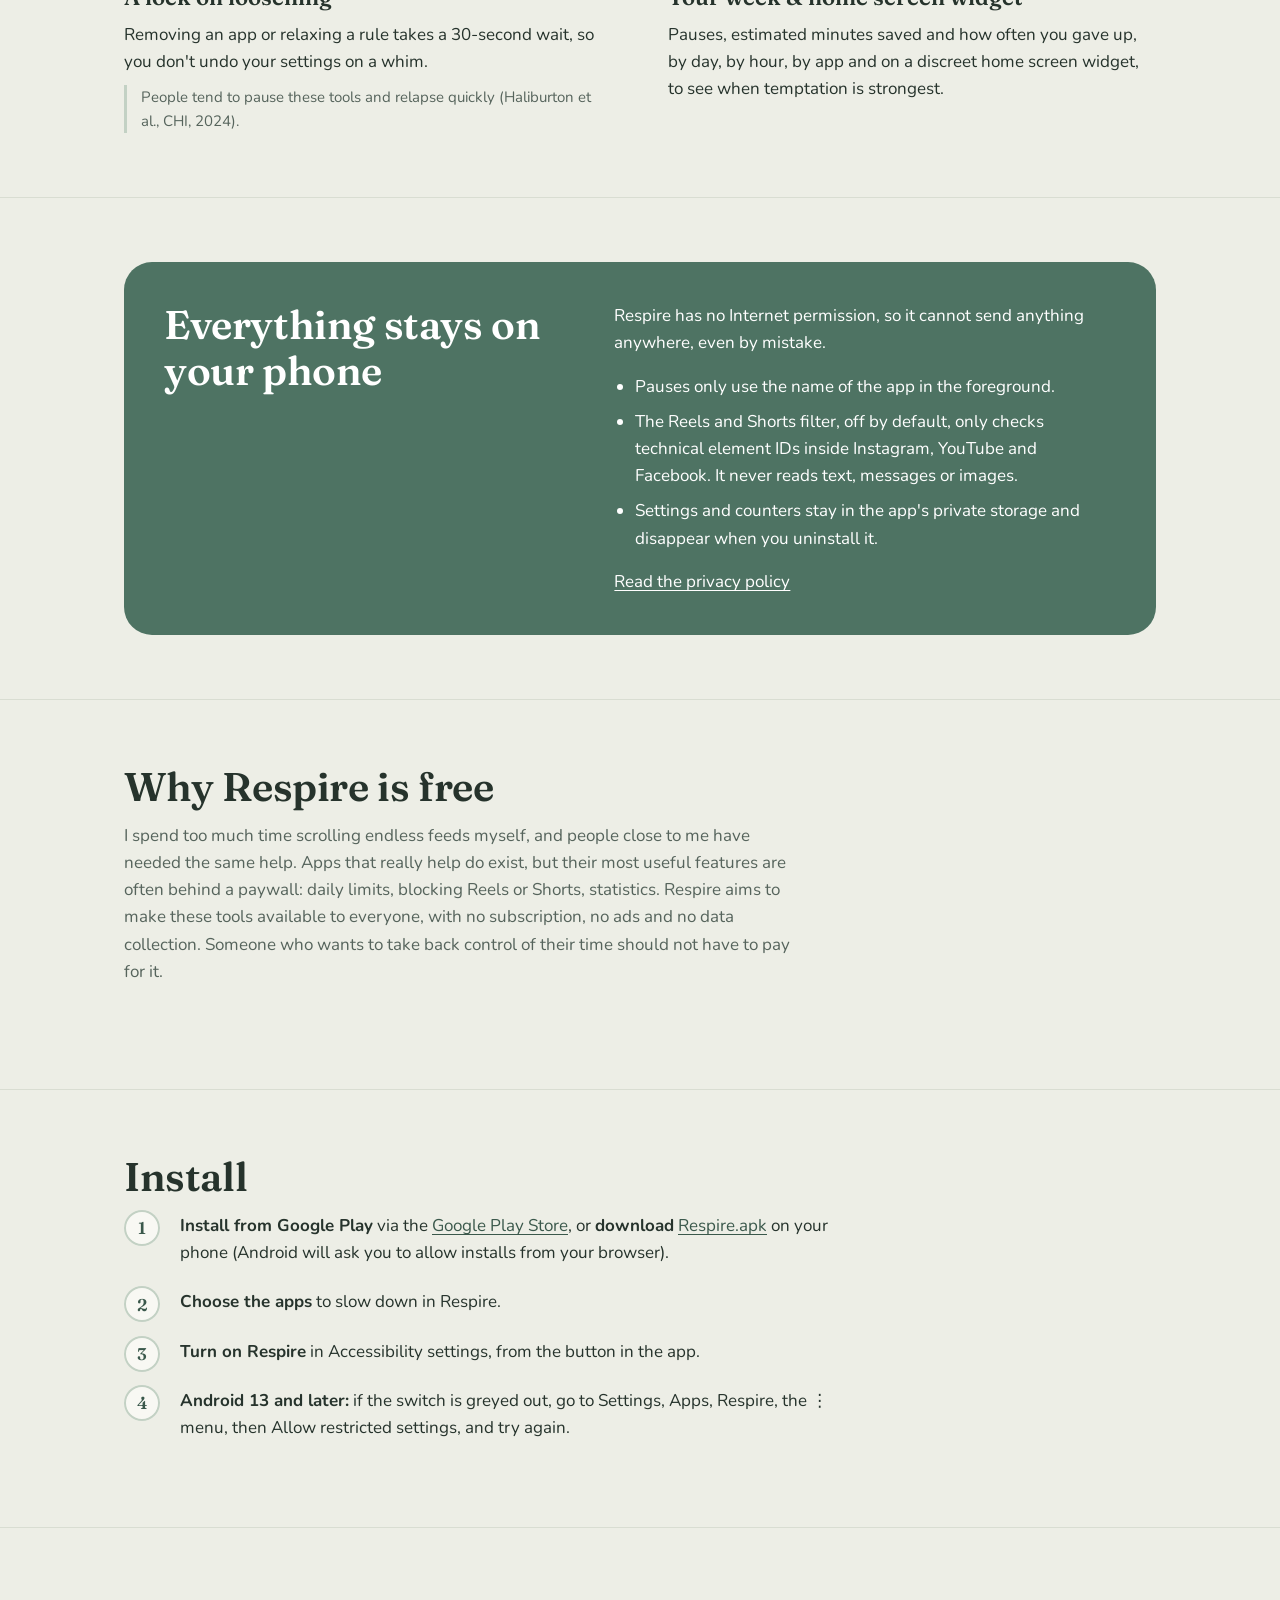
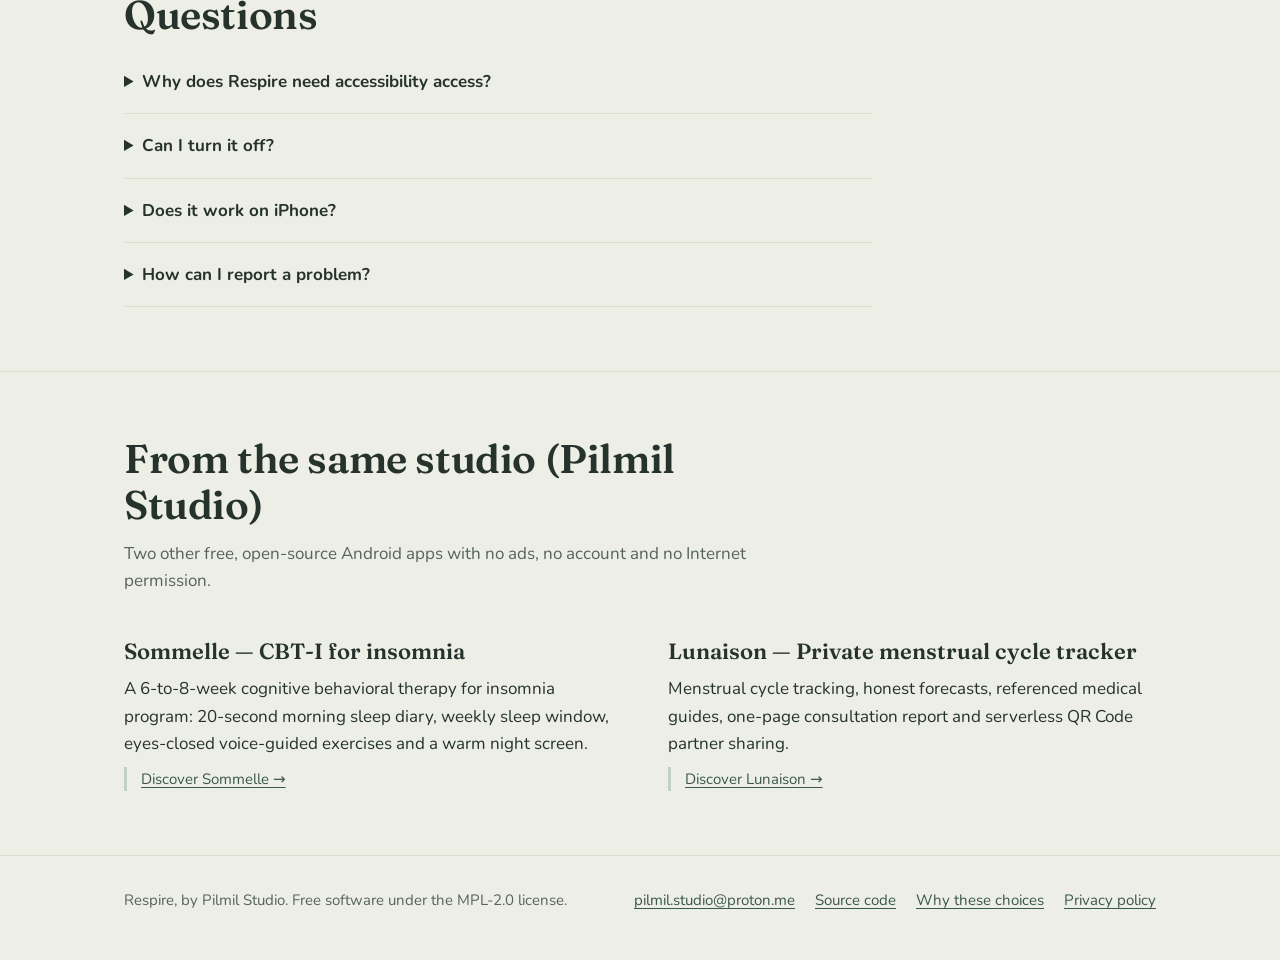
==== commit 994af9ba: "Licence : passage à la Mozilla Public License 2.0 Le projet passe de la GPL-3.0 à la Mozilla Public " ====
--- a/docs/index.html
+++ b/docs/index.html
@@ -26,7 +26,7 @@
 <a class="btn btn-quiet" href="https://github.com/Relthdrarxash/respire/releases/latest/download/Respire.apk">Download APK</a>
 <a class="btn btn-quiet" href="https://github.com/Relthdrarxash/respire">View the source code</a>
 </div>
-<p class="fine">Android 8 and later. Free and open source (GPL-3.0). No ads, no account, no Internet permission. Available on Google Play and GitHub.</p>
+<p class="fine">Android 8 and later. Free and open source (MPL-2.0). No ads, no account, no Internet permission. Available on Google Play and GitHub.</p>
 </div>
 <figure class="breath" style="margin:0">
 <span class="r1"></span><span class="r2"></span><span class="r3"></span>
@@ -83,7 +83,7 @@
 </main>
 <footer>
 <div class="wrap">
-<p style="margin:0">Respire, by Pilmil Studio. Free software under the GPL-3.0 license.</p>
+<p style="margin:0">Respire, by Pilmil Studio. Free software under the MPL-2.0 license.</p>
 <nav aria-label="Source code"><a href="mailto:pilmil.studio@proton.me">pilmil.studio@proton.me</a><a href="https://github.com/Relthdrarxash/respire">Source code</a><a href="why.html">Why these choices</a><a href="privacy.html">Privacy policy</a></nav>
 </div>
 </footer>
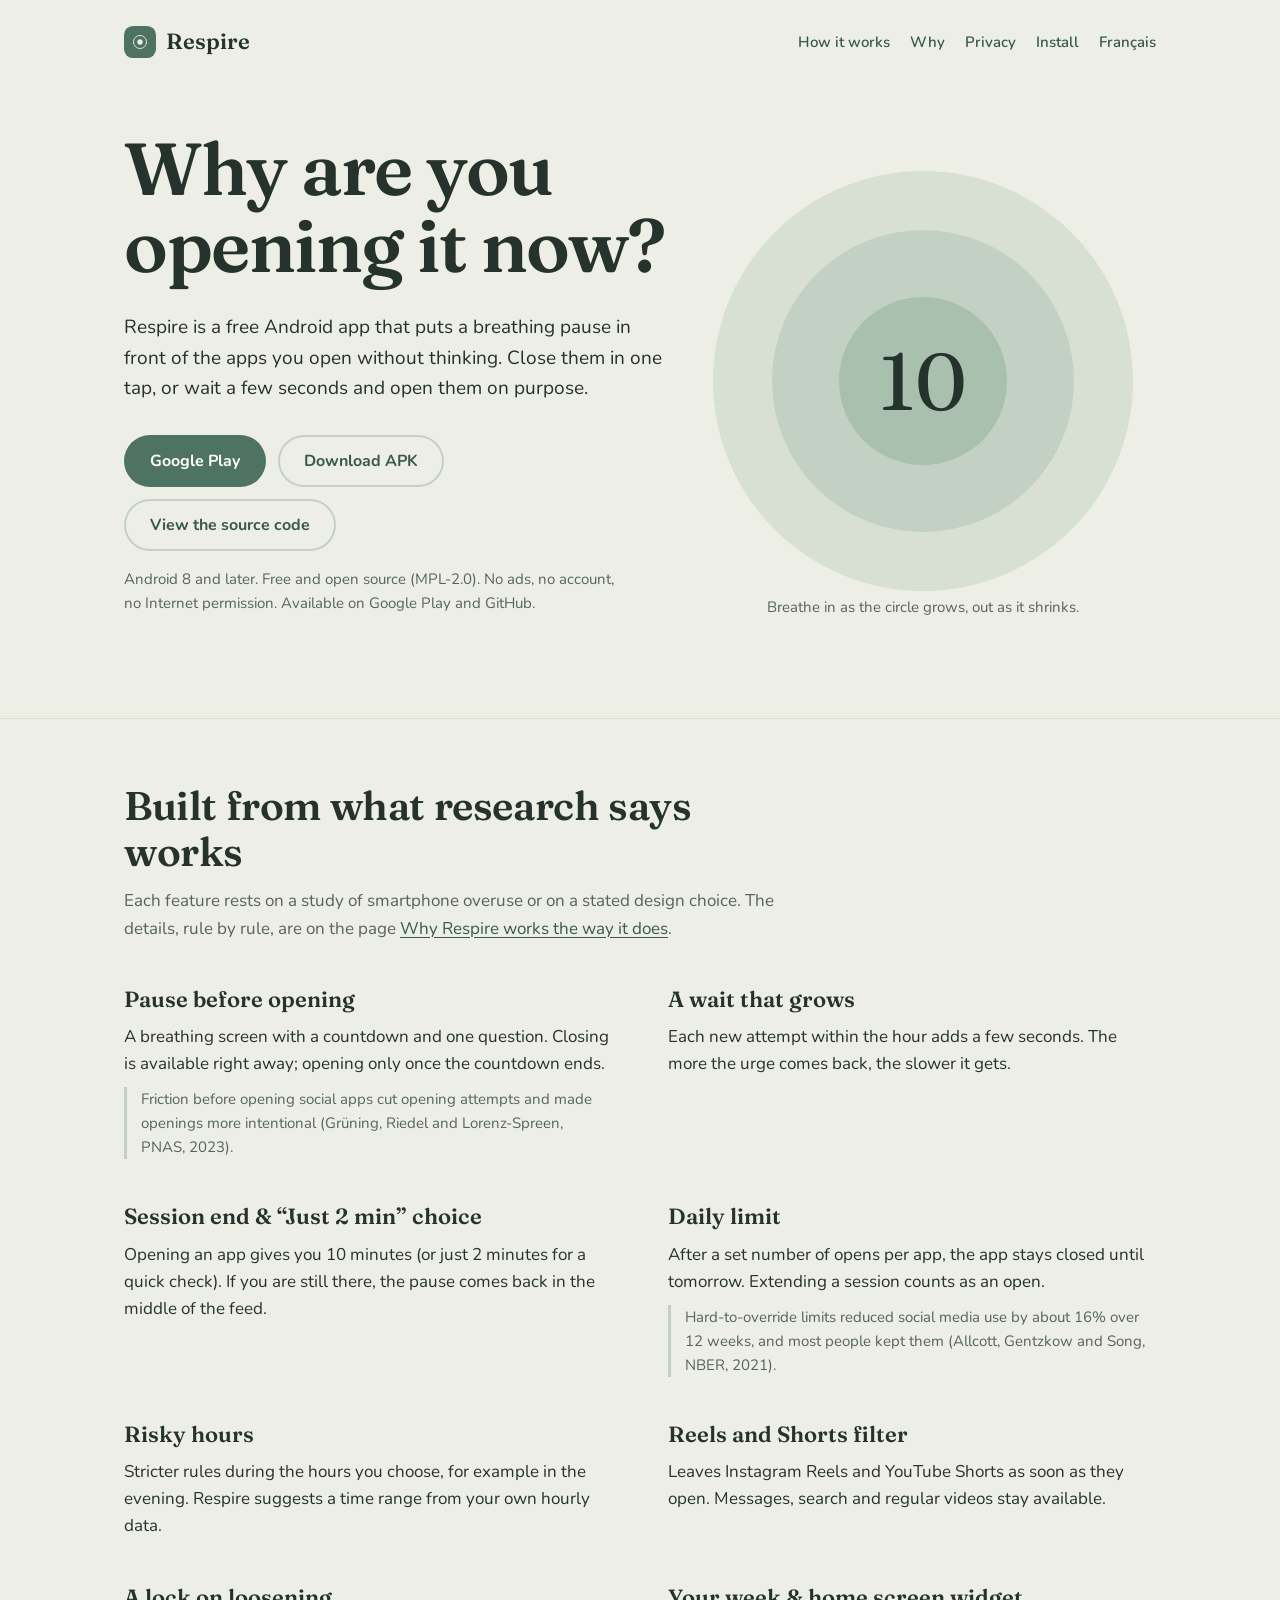
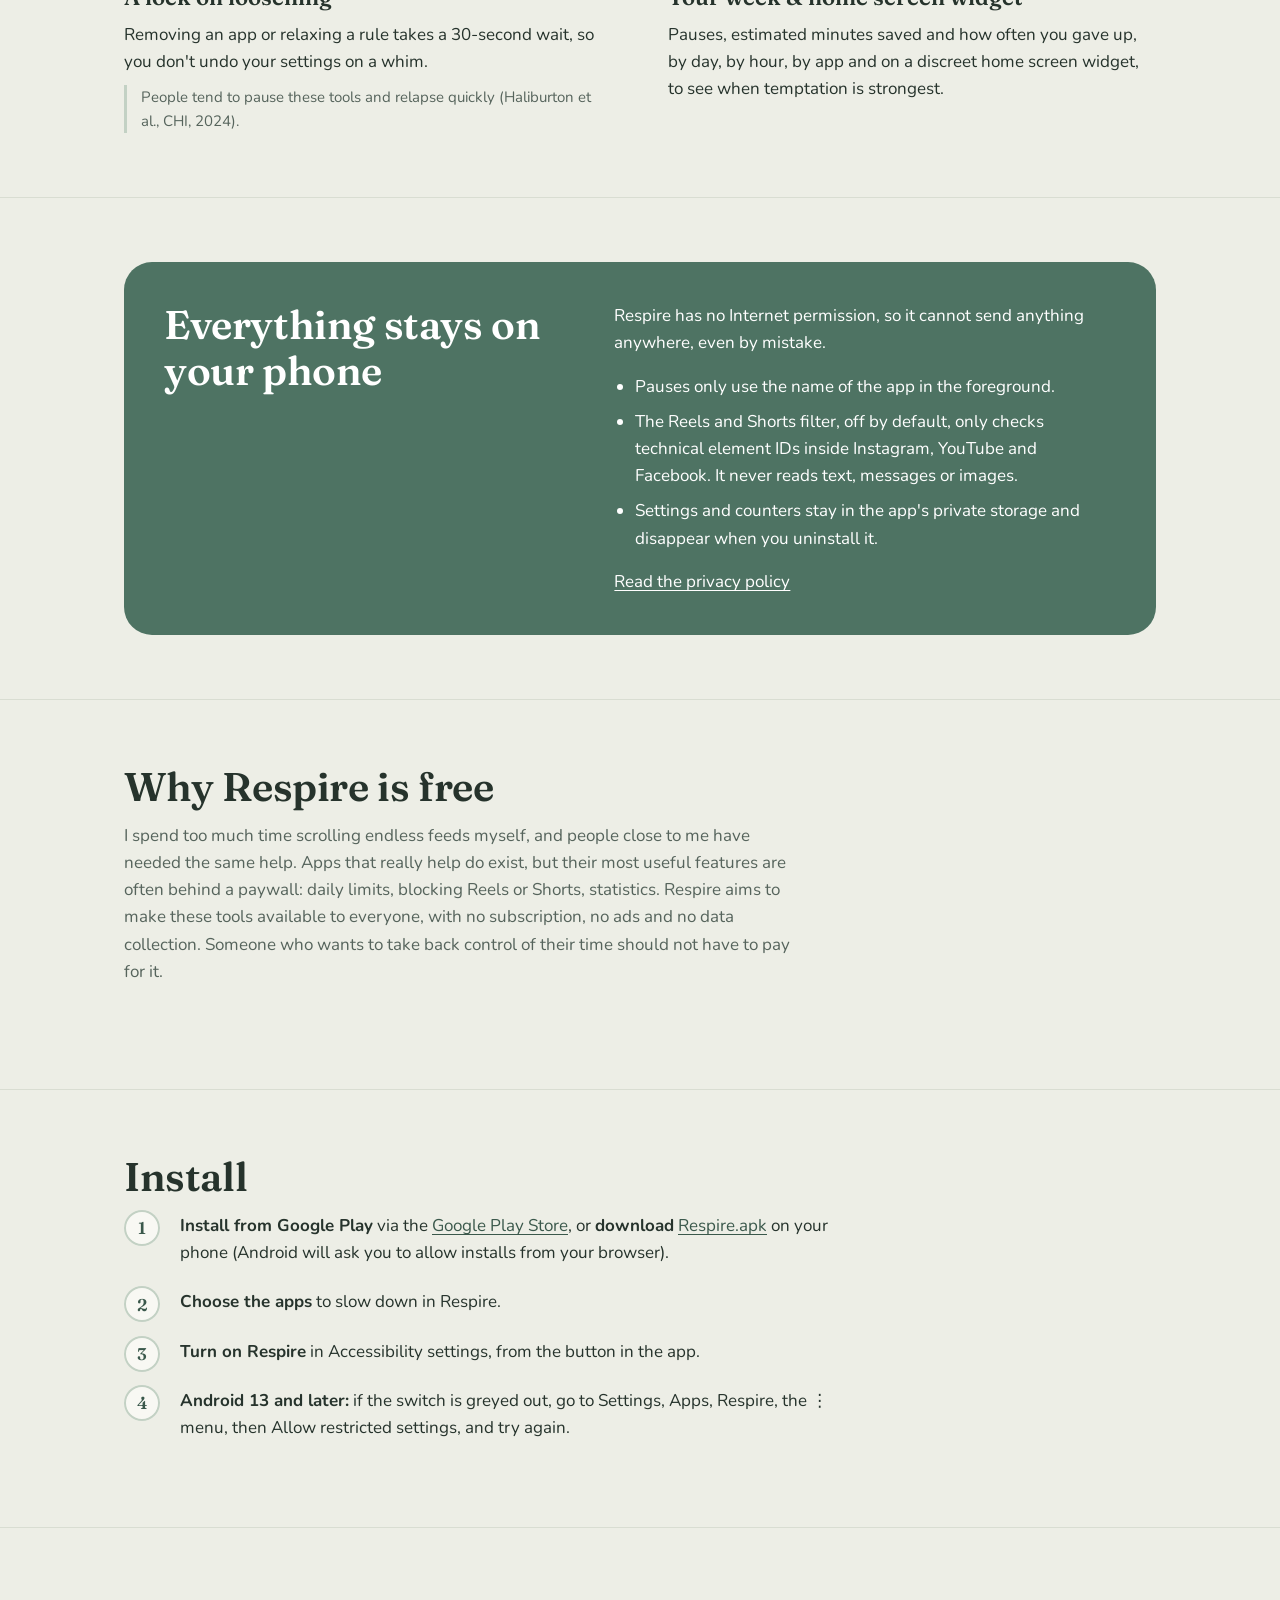
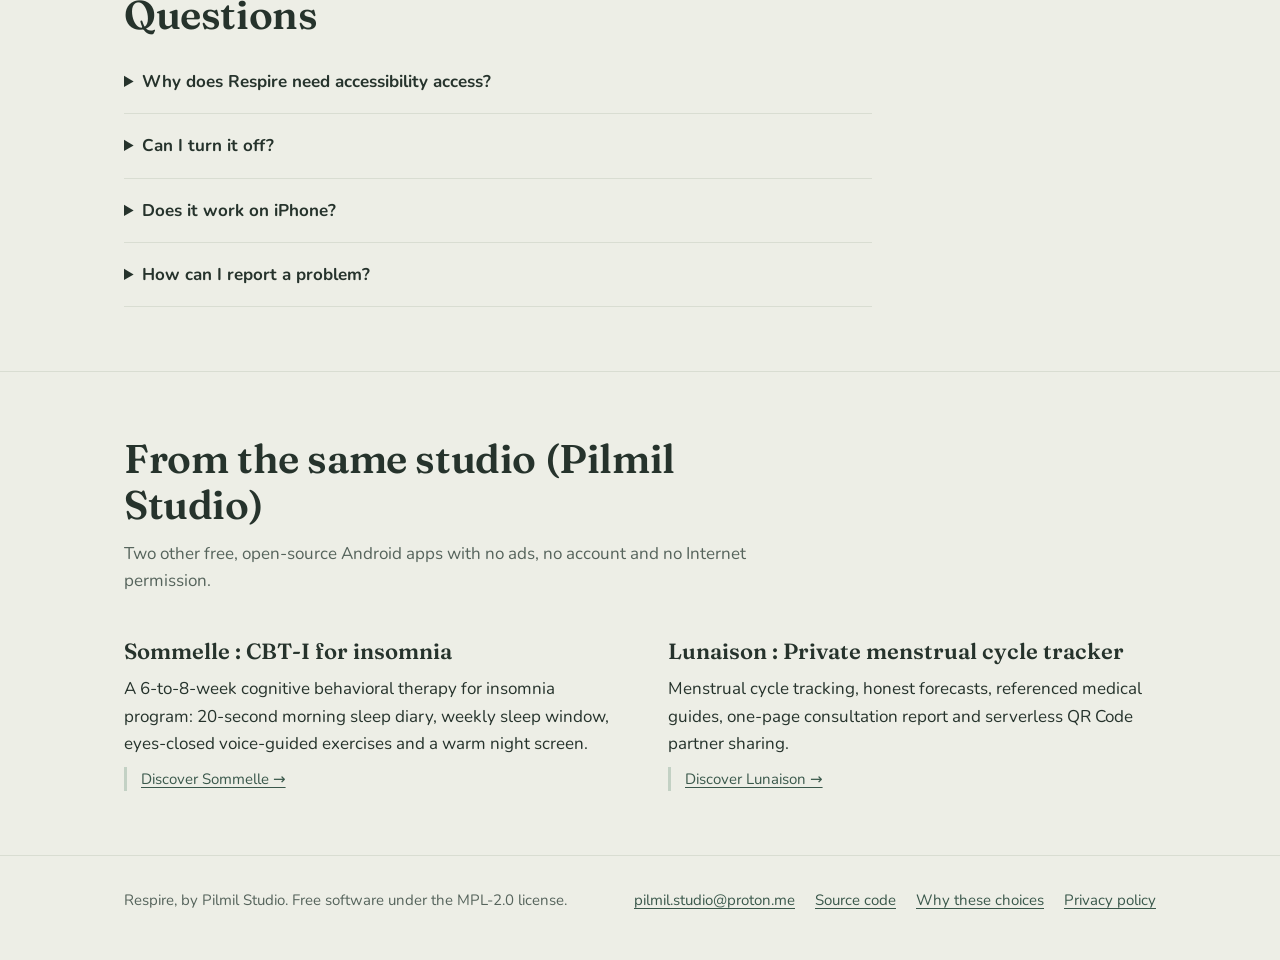
==== commit 7d104c48: "docs: lien Google Play du README FR, tirets du site, applis du même atelier" ====
--- a/docs/index.html
+++ b/docs/index.html
@@ -76,8 +76,8 @@
 <h2>From the same studio (Pilmil Studio)</h2>
 <p class="intro">Two other free, open-source Android apps with no ads, no account and no Internet permission.</p>
 <ul class="features">
-<li><h3>Sommelle — CBT-I for insomnia</h3><p>A 6-to-8-week cognitive behavioral therapy for insomnia program: 20-second morning sleep diary, weekly sleep window, eyes-closed voice-guided exercises and a warm night screen.</p><p class="why"><a href="https://relthdrarxash.github.io/sommelle/en/">Discover Sommelle →</a></p></li>
-<li><h3>Lunaison — Private menstrual cycle tracker</h3><p>Menstrual cycle tracking, honest forecasts, referenced medical guides, one-page consultation report and serverless QR Code partner sharing.</p><p class="why"><a href="https://relthdrarxash.github.io/lunaison/en/">Discover Lunaison →</a></p></li>
+<li><h3>Sommelle : CBT-I for insomnia</h3><p>A 6-to-8-week cognitive behavioral therapy for insomnia program: 20-second morning sleep diary, weekly sleep window, eyes-closed voice-guided exercises and a warm night screen.</p><p class="why"><a href="https://relthdrarxash.github.io/sommelle/en/">Discover Sommelle →</a></p></li>
+<li><h3>Lunaison : Private menstrual cycle tracker</h3><p>Menstrual cycle tracking, honest forecasts, referenced medical guides, one-page consultation report and serverless QR Code partner sharing.</p><p class="why"><a href="https://relthdrarxash.github.io/lunaison/en/">Discover Lunaison →</a></p></li>
 </ul>
 </div></section>
 </main>
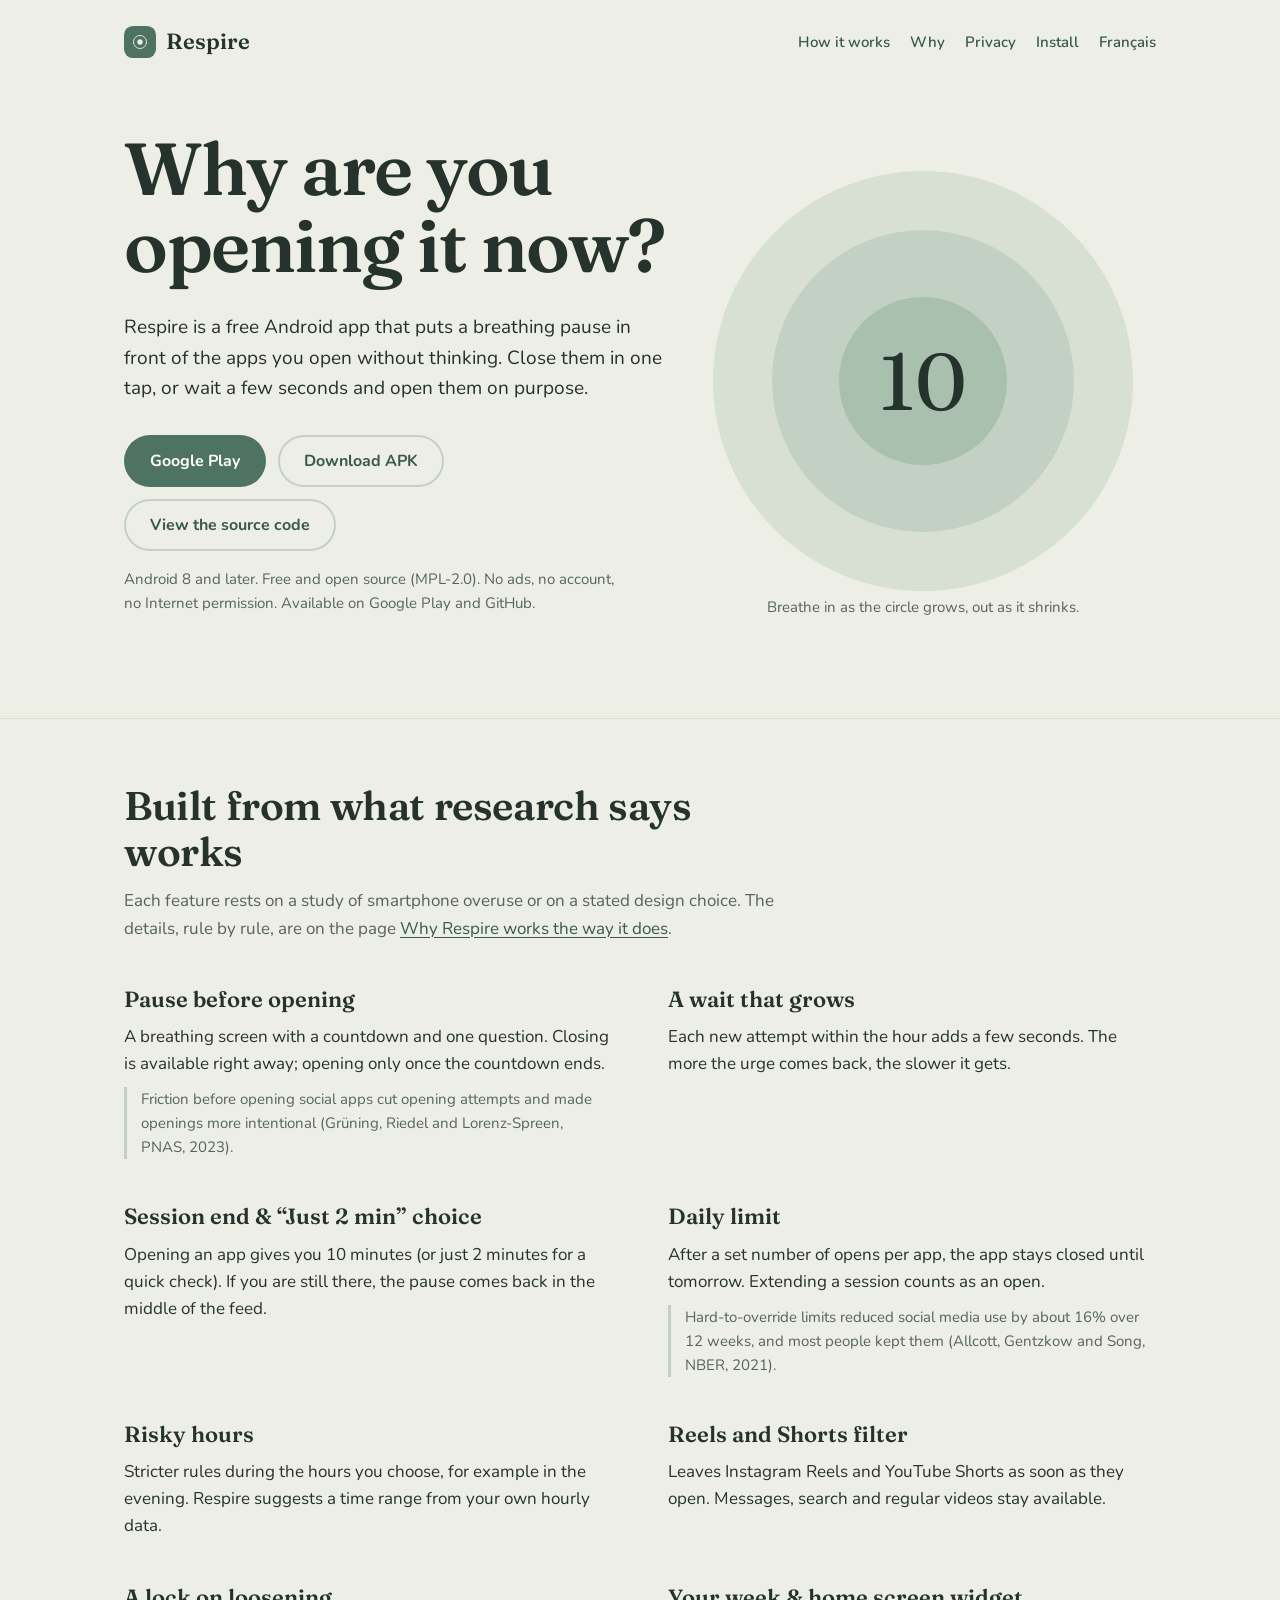
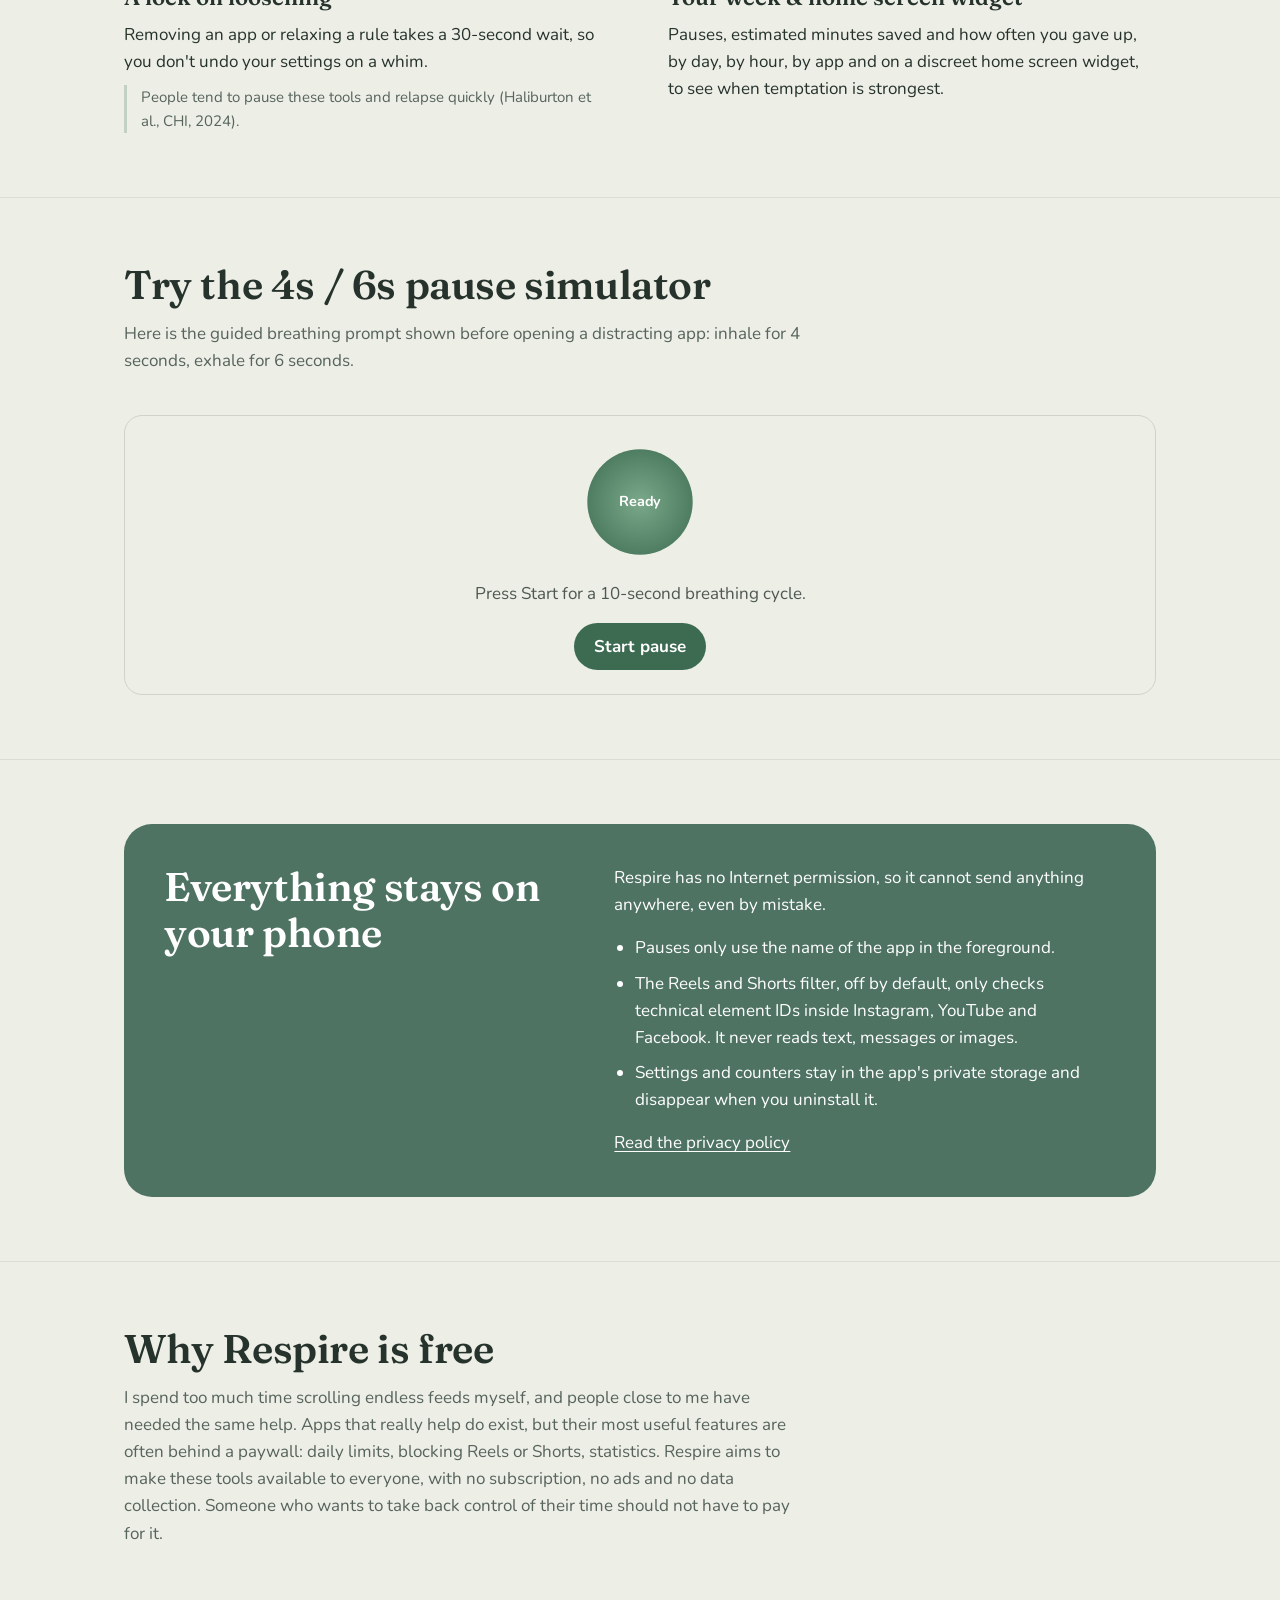
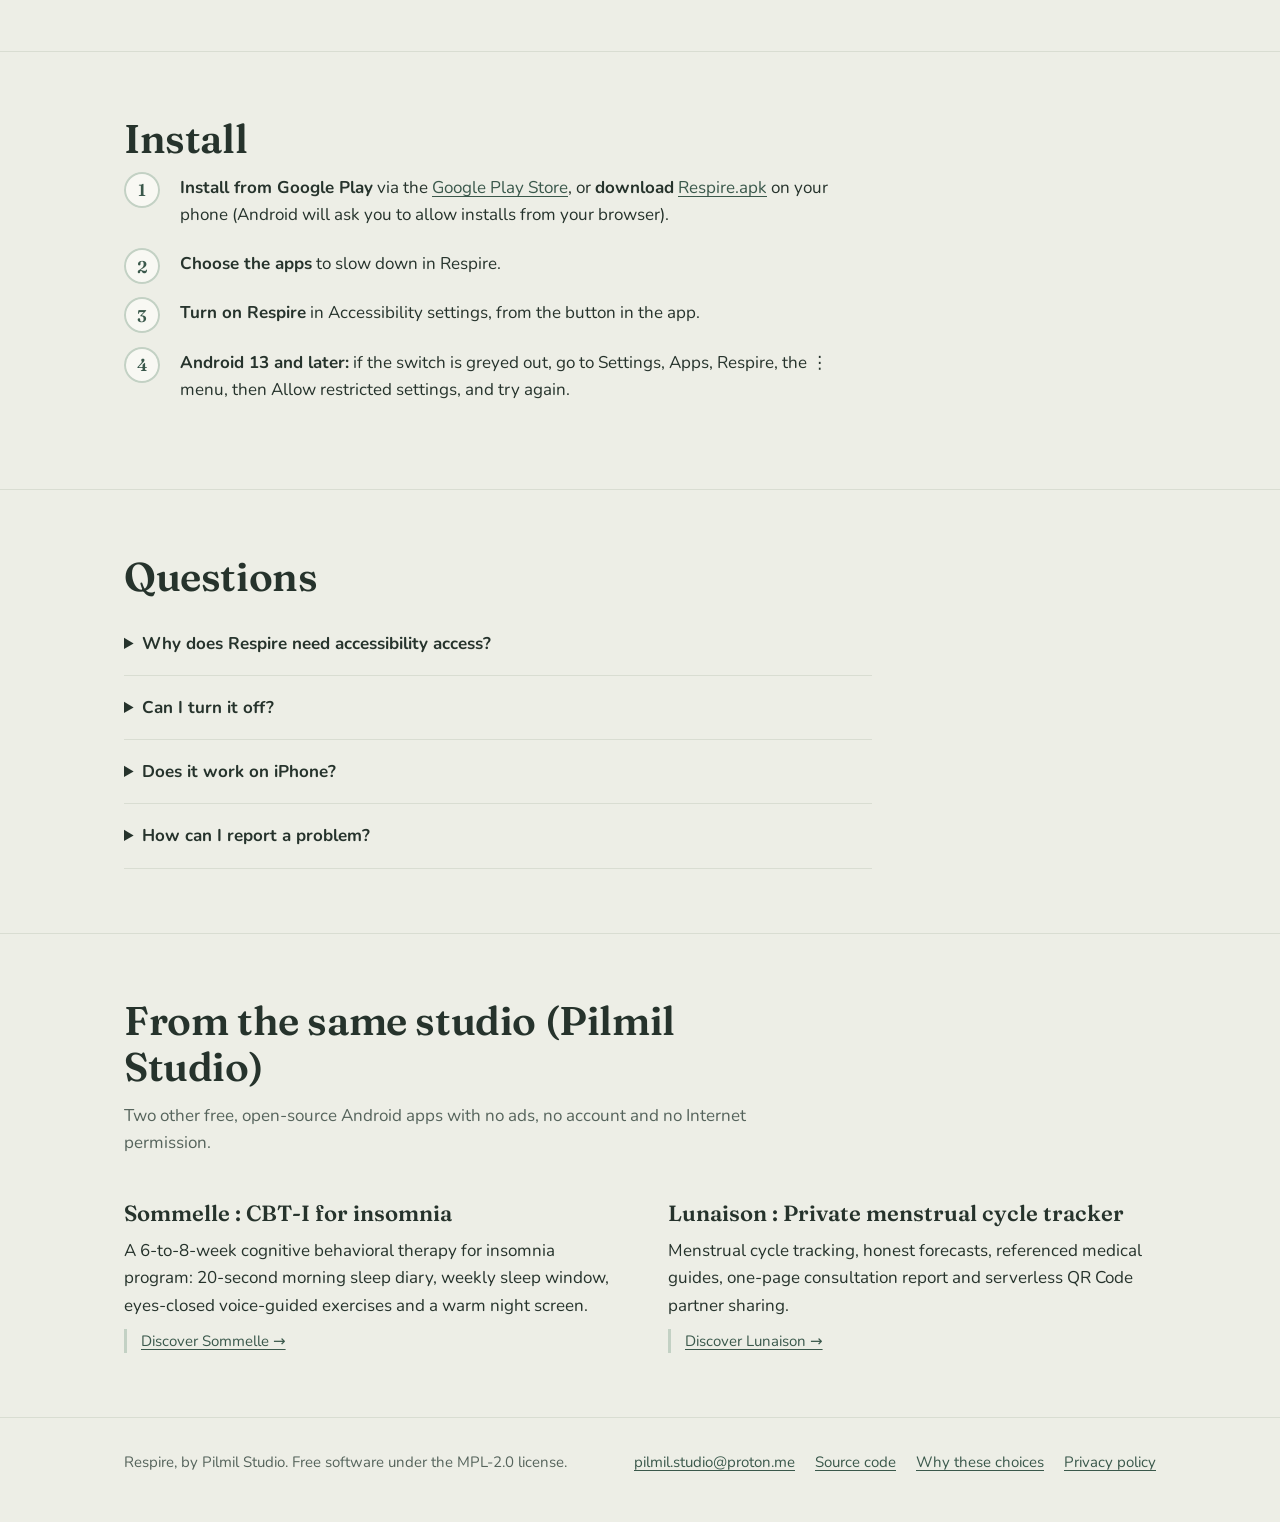
==== commit 993ff005: "docs: simulateur de cohérence cardiaque 4s/6s" ====
--- a/docs/index.html
+++ b/docs/index.html
@@ -50,6 +50,52 @@
 </ul>
 </div></section>
 
+<section id="simulator"><div class="wrap">
+<h2>Try the 4s / 6s pause simulator</h2>
+<p class="intro">Here is the guided breathing prompt shown before opening a distracting app: inhale for 4 seconds, exhale for 6 seconds.</p>
+<div style="border:1px solid rgba(128,128,128,.25);border-radius:18px;padding:24px;display:grid;gap:16px;justify-items:center;text-align:center">
+  <div id="re-bubble" style="width:124px;height:124px;border-radius:50%;background:radial-gradient(circle,#7aa889,#3d6b52);color:#fff;display:flex;align-items:center;justify-content:center;font-weight:700;transition:transform 1s ease;transform:scale(0.85)">Ready</div>
+  <p id="re-info" style="margin:0;opacity:.8">Press Start for a 10-second breathing cycle.</p>
+  <button type="button" id="re-btn" style="font:inherit;padding:10px 20px;border-radius:999px;border:0;background:#3d6b52;color:#fff;font-weight:700;cursor:pointer">Start pause</button>
+</div>
+</div></section>
+<script>
+(function(){
+  let timer = null, sec = 0, cycles = 0;
+  const bubble = document.getElementById("re-bubble");
+  const info = document.getElementById("re-info");
+  const btn = document.getElementById("re-btn");
+  function tick() {
+    const phaseSec = sec % 10;
+    if (phaseSec < 4) {
+      bubble.style.transitionDuration = "4s";
+      bubble.style.transform = "scale(1.18)";
+      bubble.textContent = `Inhale (${4 - phaseSec}s)`;
+    } else {
+      bubble.style.transitionDuration = "6s";
+      bubble.style.transform = "scale(0.82)";
+      bubble.textContent = `Exhale (${10 - phaseSec}s)`;
+    }
+    if (phaseSec === 9) cycles++;
+    info.textContent = `Running · ${cycles} cycle(s) completed`;
+    sec++;
+  }
+  btn.addEventListener("click", () => {
+    if (timer) {
+      clearInterval(timer); timer = null; sec = 0;
+      bubble.style.transform = "scale(0.85)";
+      bubble.textContent = "Ready";
+      btn.textContent = "Start pause";
+      info.textContent = "Paused.";
+    } else {
+      cycles = 0; sec = 0; tick();
+      timer = setInterval(tick, 1000);
+      btn.textContent = "Stop";
+    }
+  });
+})();
+</script>
+
 <section id="privacy"><div class="wrap">
 <div class="privacy-box">
 <div><h2>Everything stays on your phone</h2></div>
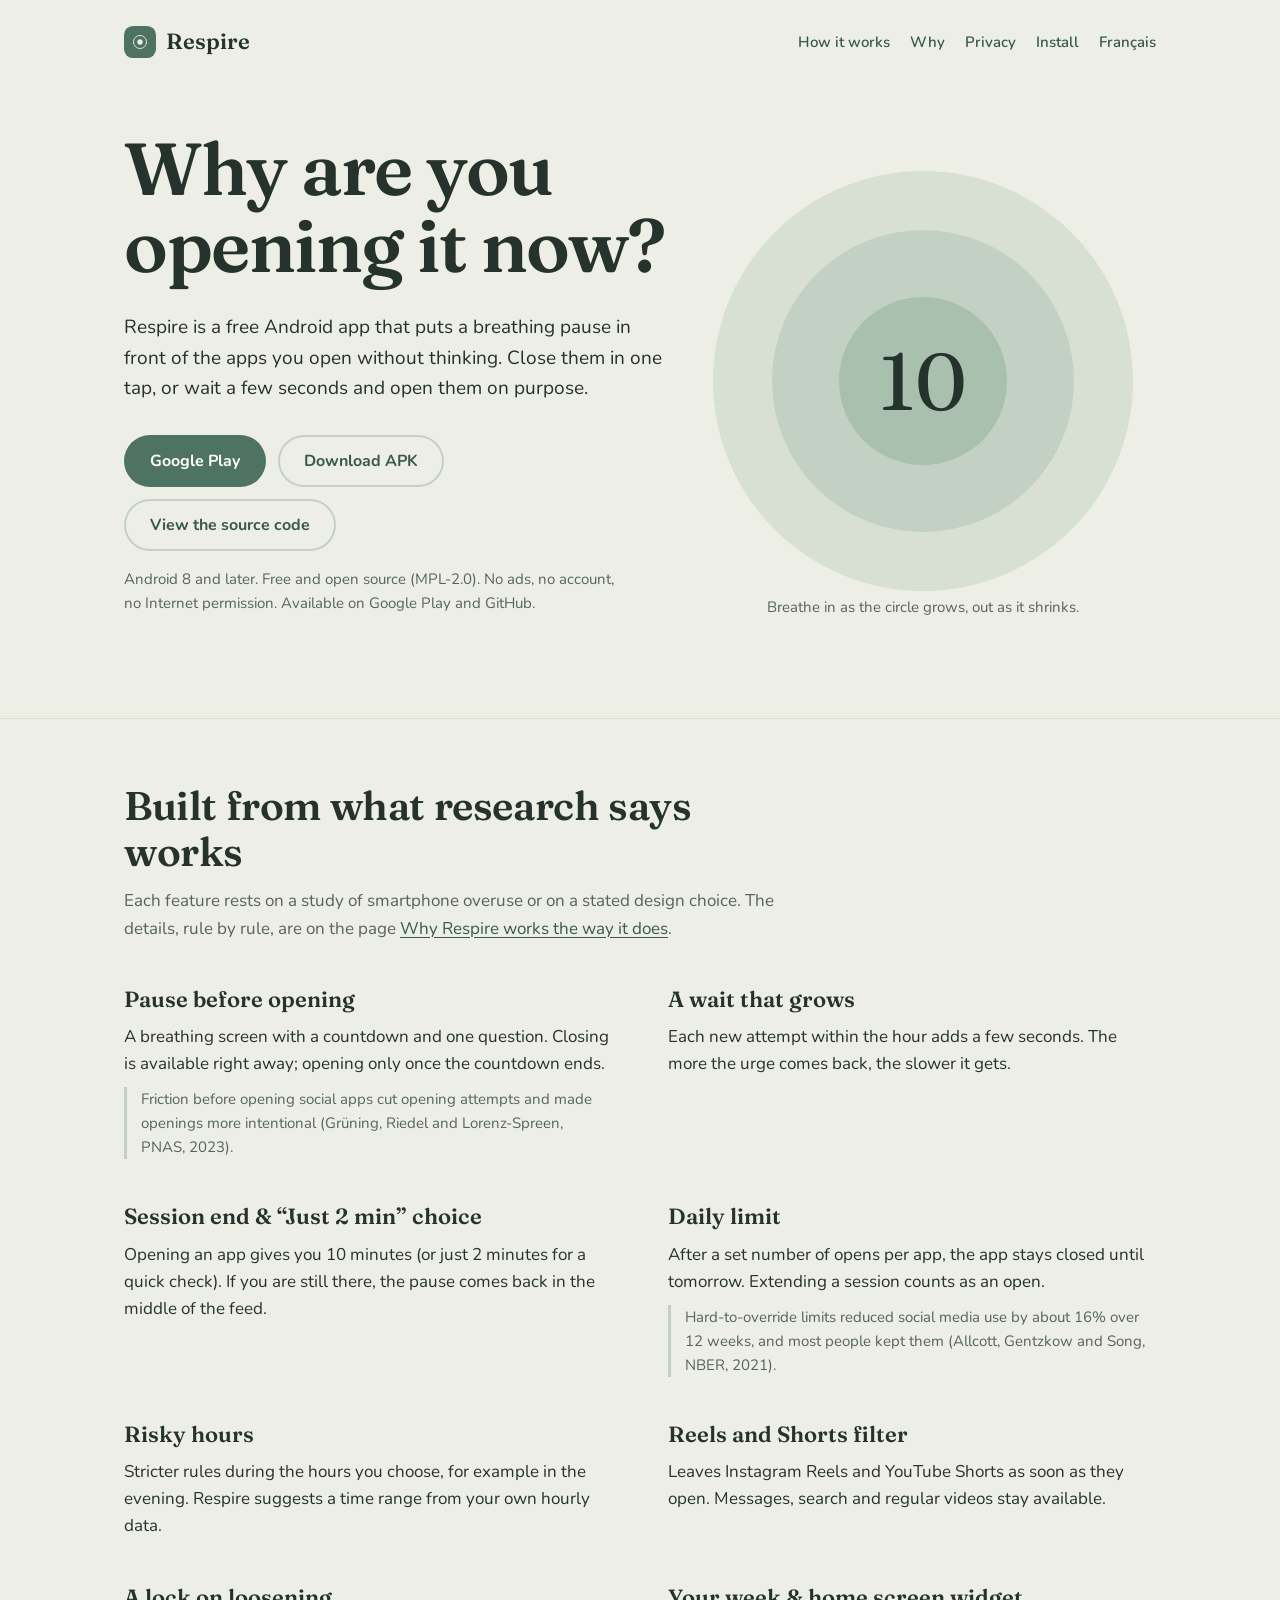
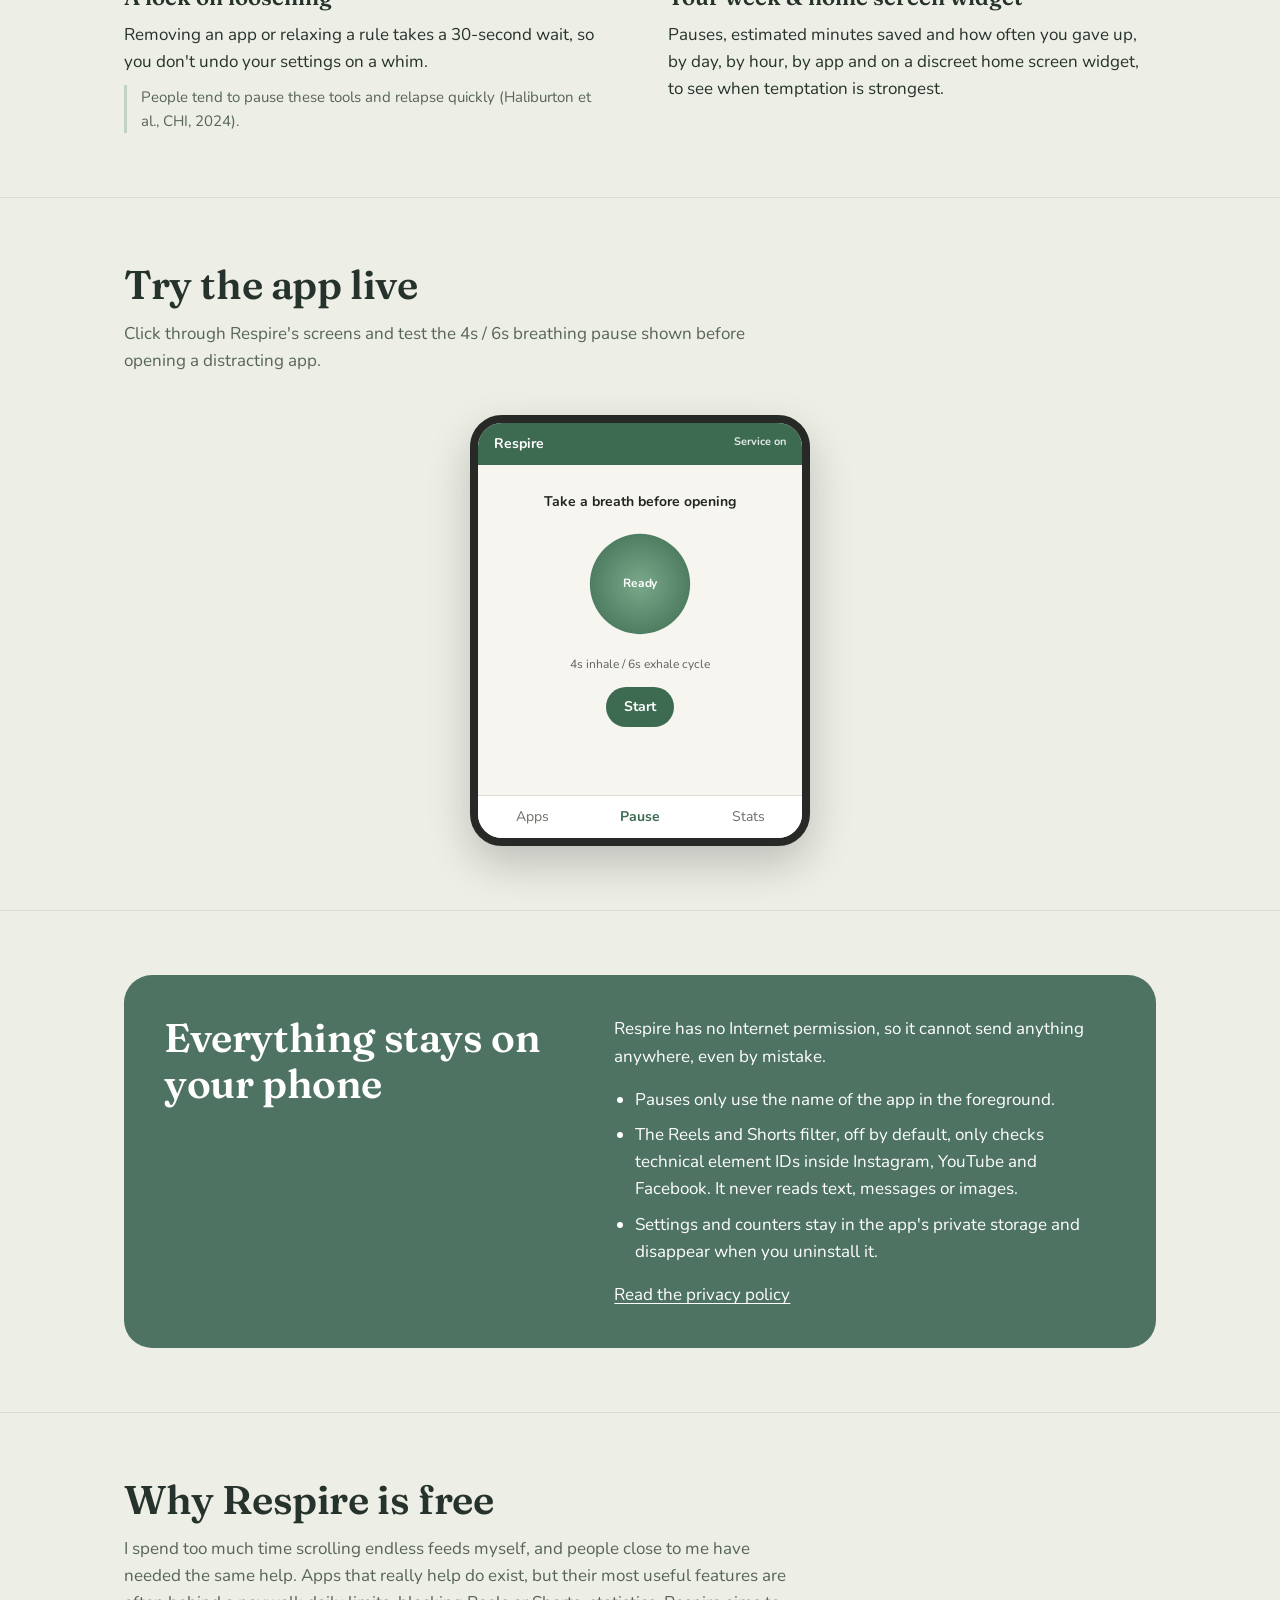
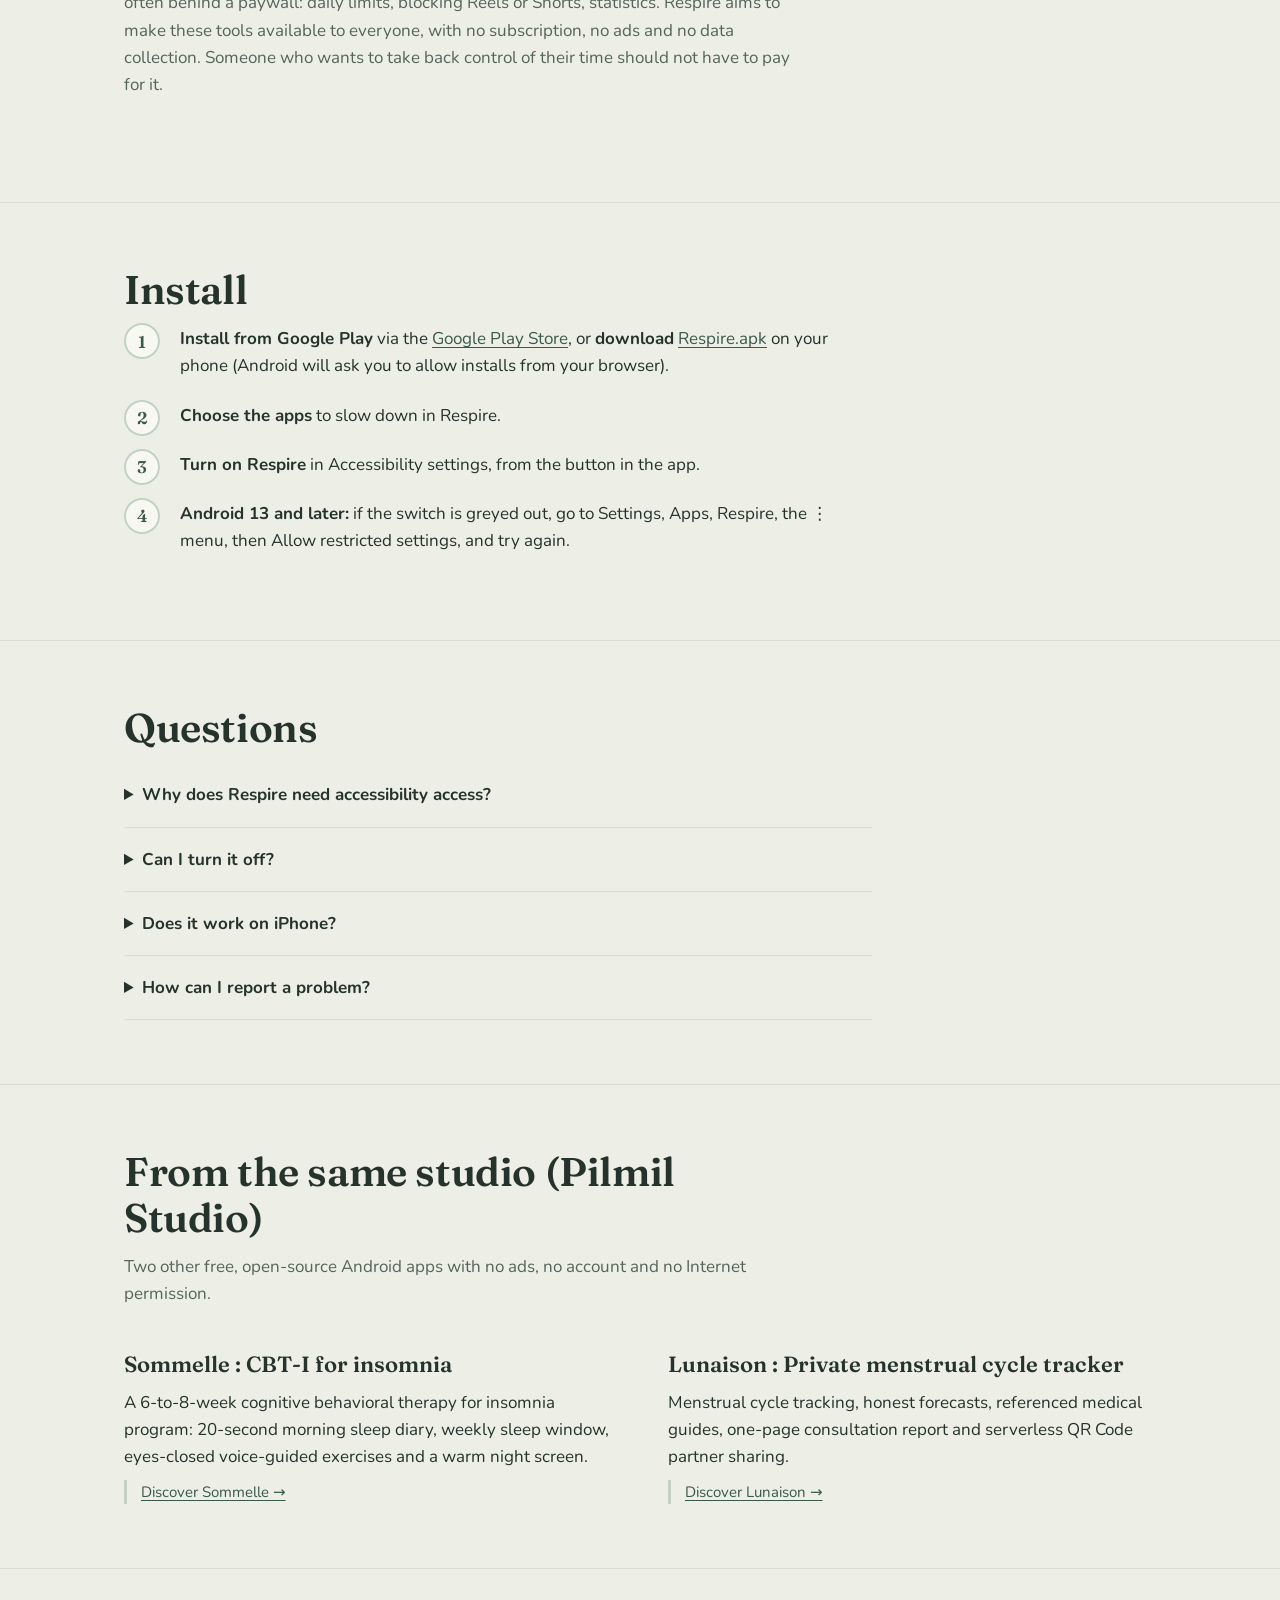
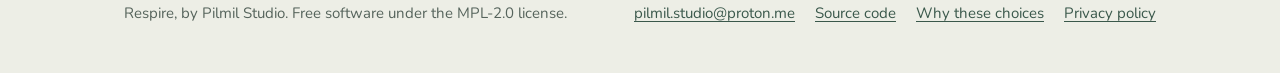
==== commit fcdfa103: "docs: aperçu mobile interactif sur la page GitHub Pages" ====
--- a/docs/index.html
+++ b/docs/index.html
@@ -51,48 +51,82 @@
 </div></section>
 
 <section id="simulator"><div class="wrap">
-<h2>Try the 4s / 6s pause simulator</h2>
-<p class="intro">Here is the guided breathing prompt shown before opening a distracting app: inhale for 4 seconds, exhale for 6 seconds.</p>
-<div style="border:1px solid rgba(128,128,128,.25);border-radius:18px;padding:24px;display:grid;gap:16px;justify-items:center;text-align:center">
-  <div id="re-bubble" style="width:124px;height:124px;border-radius:50%;background:radial-gradient(circle,#7aa889,#3d6b52);color:#fff;display:flex;align-items:center;justify-content:center;font-weight:700;transition:transform 1s ease;transform:scale(0.85)">Ready</div>
-  <p id="re-info" style="margin:0;opacity:.8">Press Start for a 10-second breathing cycle.</p>
-  <button type="button" id="re-btn" style="font:inherit;padding:10px 20px;border-radius:999px;border:0;background:#3d6b52;color:#fff;font-weight:700;cursor:pointer">Start pause</button>
+<h2>Try the app live</h2>
+<p class="intro">Click through Respire's screens and test the 4s / 6s breathing pause shown before opening a distracting app.</p>
+<div style="display:flex;justify-content:center">
+  <div style="width:min(340px,100%);border:8px solid #262925;border-radius:32px;background:#f7f5f0;color:#222621;overflow:hidden;box-shadow:0 18px 44px rgba(0,0,0,.2);font-size:14px">
+    <div style="background:#3d6b52;color:#fff;padding:10px 16px;display:flex;justify-content:space-between;font-weight:700">
+      <span>Respire</span><span style="font-size:11px;opacity:.85">Service on</span>
+    </div>
+    <div id="re-screen" style="padding:14px;min-height:330px;display:grid;gap:10px;align-content:start"></div>
+    <div style="display:grid;grid-template-columns:repeat(3,1fr);border-top:1px solid #e1ddd3;background:#fff">
+      <button type="button" class="re-tab" data-tab="apps" style="padding:10px 4px;border:0;background:none;font:inherit;cursor:pointer">Apps</button>
+      <button type="button" class="re-tab" data-tab="pause" style="padding:10px 4px;border:0;background:none;font:inherit;cursor:pointer">Pause</button>
+      <button type="button" class="re-tab" data-tab="stats" style="padding:10px 4px;border:0;background:none;font:inherit;cursor:pointer">Stats</button>
+    </div>
+  </div>
 </div>
 </div></section>
 <script>
 (function(){
-  let timer = null, sec = 0, cycles = 0;
-  const bubble = document.getElementById("re-bubble");
-  const info = document.getElementById("re-info");
-  const btn = document.getElementById("re-btn");
+  let tab = "pause", timer = null, sec = 0, cycles = 0;
+  function stopTimer() { if (timer) { clearInterval(timer); timer = null; } }
+  function render() {
+    document.querySelectorAll(".re-tab").forEach(b => {
+      const act = b.dataset.tab === tab;
+      b.style.color = act ? "#3d6b52" : "#6b6e68";
+      b.style.fontWeight = act ? "700" : "500";
+    });
+    const scr = document.getElementById("re-screen");
+    if (tab === "apps") {
+      stopTimer();
+      scr.innerHTML = `
+        <div style="font-weight:800;font-size:16px">Slowed apps</div>
+        <div style="background:#fff;border:1px solid #e1ddd3;border-radius:12px;padding:10px;display:flex;justify-content:space-between"><span>Instagram</span><strong>10s pause</strong></div>
+        <div style="background:#fff;border:1px solid #e1ddd3;border-radius:12px;padding:10px;display:flex;justify-content:space-between"><span>YouTube Shorts</span><strong>Filtered</strong></div>
+        <button type="button" id="re-try" style="margin-top:6px;padding:10px;border-radius:999px;border:0;background:#3d6b52;color:#fff;font:inherit;font-weight:700;cursor:pointer">Simulate opening</button>
+      `;
+    } else if (tab === "pause") {
+      scr.innerHTML = `
+        <div style="text-align:center;display:grid;gap:12px;justify-items:center;padding-top:12px">
+          <div style="font-weight:700">Take a breath before opening</div>
+          <div id="re-bubble" style="width:118px;height:118px;border-radius:50%;background:radial-gradient(circle,#7aa889,#3d6b52);color:#fff;display:flex;align-items:center;justify-content:center;font-weight:700;transition:transform 1s ease;transform:scale(0.85)">Ready</div>
+          <p id="re-info" style="margin:0;font-size:12px;color:#5d615b">4s inhale / 6s exhale cycle</p>
+          <button type="button" id="re-btn" style="font:inherit;padding:9px 18px;border-radius:999px;border:0;background:#3d6b52;color:#fff;font-weight:700;cursor:pointer">${timer ? "Stop" : "Start"}</button>
+        </div>
+      `;
+    } else {
+      stopTimer();
+      scr.innerHTML = `
+        <div style="font-weight:800;font-size:16px">This week</div>
+        <div style="background:#fff;border:1px solid #e1ddd3;border-radius:12px;padding:12px">
+          <div style="font-size:22px;font-weight:800;color:#3d6b52">18 times resisted</div>
+          <div style="font-size:12px;color:#5d615b">~1h 15m saved from endless feeds</div>
+        </div>
+        <div style="background:#fff;border:1px solid #e1ddd3;border-radius:12px;padding:12px;font-size:12px">Peak temptation: 9 PM – 10 PM</div>
+      `;
+    }
+  }
   function tick() {
-    const phaseSec = sec % 10;
-    if (phaseSec < 4) {
-      bubble.style.transitionDuration = "4s";
-      bubble.style.transform = "scale(1.18)";
-      bubble.textContent = `Inhale (${4 - phaseSec}s)`;
-    } else {
-      bubble.style.transitionDuration = "6s";
-      bubble.style.transform = "scale(0.82)";
-      bubble.textContent = `Exhale (${10 - phaseSec}s)`;
-    }
-    if (phaseSec === 9) cycles++;
-    info.textContent = `Running · ${cycles} cycle(s) completed`;
+    const bubble = document.getElementById("re-bubble"), info = document.getElementById("re-info");
+    if (!bubble) return;
+    const p = sec % 10;
+    if (p < 4) { bubble.style.transitionDuration = "4s"; bubble.style.transform = "scale(1.18)"; bubble.textContent = `Inhale (${4-p}s)`; }
+    else { bubble.style.transitionDuration = "6s"; bubble.style.transform = "scale(0.82)"; bubble.textContent = `Exhale (${10-p}s)`; }
+    if (p === 9) cycles++;
+    info.textContent = `${cycles} cycle(s) completed`;
     sec++;
   }
-  btn.addEventListener("click", () => {
-    if (timer) {
-      clearInterval(timer); timer = null; sec = 0;
-      bubble.style.transform = "scale(0.85)";
-      bubble.textContent = "Ready";
-      btn.textContent = "Start pause";
-      info.textContent = "Paused.";
-    } else {
-      cycles = 0; sec = 0; tick();
-      timer = setInterval(tick, 1000);
-      btn.textContent = "Stop";
+  document.getElementById("simulator").addEventListener("click", (e) => {
+    const t = e.target.closest(".re-tab");
+    if (t) { tab = t.dataset.tab; render(); return; }
+    if (e.target.id === "re-try") { tab = "pause"; render(); }
+    if (e.target.id === "re-btn") {
+      if (timer) { stopTimer(); sec = 0; render(); }
+      else { cycles = 0; sec = 0; tick(); timer = setInterval(tick, 1000); document.getElementById("re-btn").textContent = "Stop"; }
     }
   });
+  render();
 })();
 </script>
 
